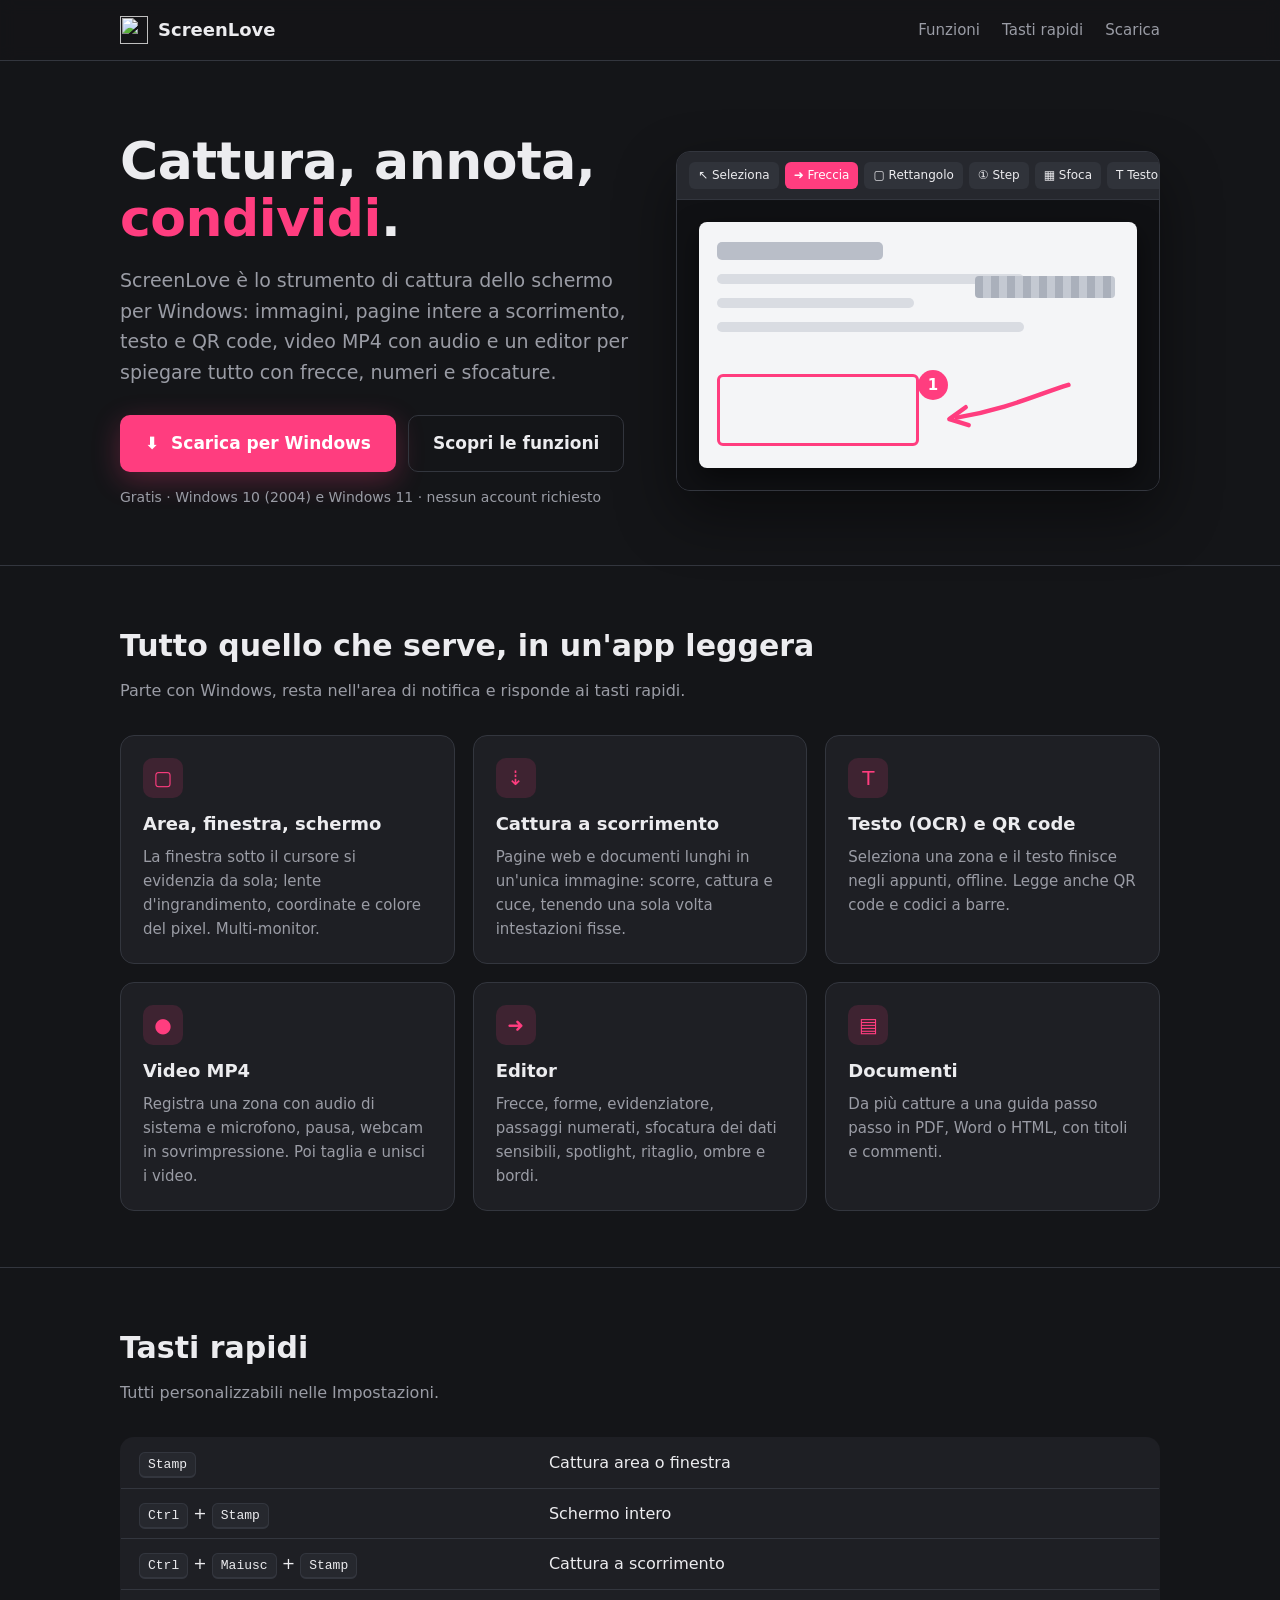
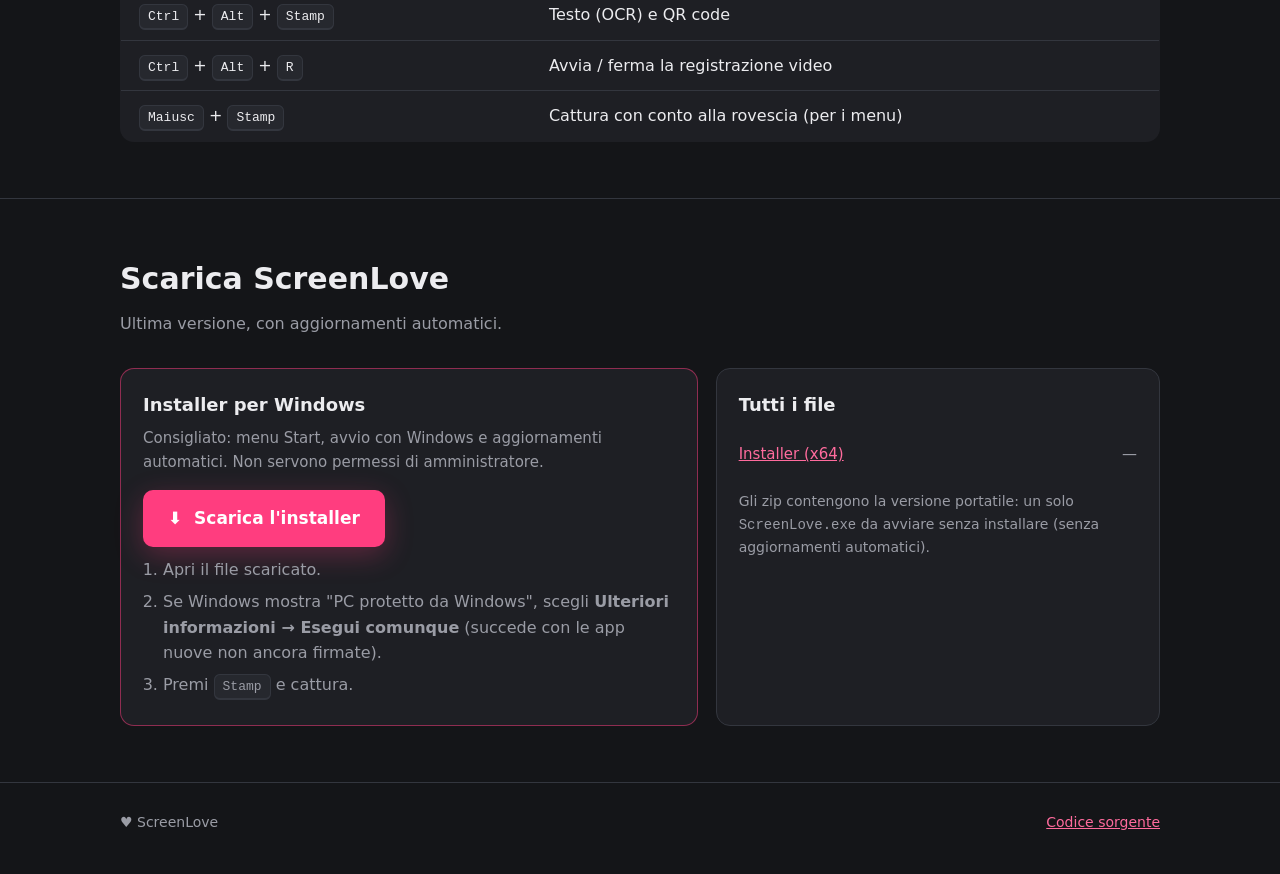
==== web/public/index.html @ ccac408b "Sito su Cloudflare Pages con download da R2 e aggiornamenti dal sito - web/: pagina di presentazione" ====
<!doctype html>
<html lang="it">
<head>
<meta charset="utf-8">
<meta name="viewport" content="width=device-width, initial-scale=1">
<title>ScreenLove — cattura dello schermo per Windows</title>
<meta name="description" content="ScreenLove: catture dello schermo, cattura a scorrimento, testo (OCR) e QR code, video MP4, editor con annotazioni e documenti PDF/Word. Gratis per Windows 10 e 11.">
<link rel="icon" href="/favicon.svg" type="image/svg+xml">
<meta property="og:title" content="ScreenLove — cattura dello schermo per Windows">
<meta property="og:description" content="Catture, scorrimento, OCR, video ed editor in un'unica app leggera.">
<style>
  :root {
    --bg: #141518; --panel: #1E1F24; --panel2: #26282E; --line: #33363E;
    --fg: #ECECEF; --muted: #9A9CA5; --accent: #FF3D7F; --accent2: #FF6B9D;
    --radius: 14px;
  }
  * { box-sizing: border-box; }
  html { scroll-behavior: smooth; }
  body {
    margin: 0; background: var(--bg); color: var(--fg);
    font: 16px/1.6 "Segoe UI", system-ui, -apple-system, Roboto, sans-serif;
  }
  a { color: var(--accent2); }
  .wrap { max-width: 1080px; margin: 0 auto; padding: 0 20px; }

  header.top { border-bottom: 1px solid var(--line); background: rgba(20,21,24,.85); position: sticky; top: 0; backdrop-filter: blur(8px); z-index: 5; }
  header.top .wrap { display: flex; align-items: center; gap: 12px; height: 60px; }
  .brand { display: flex; align-items: center; gap: 10px; font-weight: 600; font-size: 18px; color: var(--fg); text-decoration: none; }
  .brand img { width: 28px; height: 28px; }
  nav { margin-left: auto; display: flex; gap: 22px; }
  nav a { color: var(--muted); text-decoration: none; font-size: 15px; }
  nav a:hover { color: var(--fg); }

  .hero { padding: 72px 0 56px; display: grid; grid-template-columns: 1.05fr 1fr; gap: 48px; align-items: center; }
  .hero h1 { font-size: clamp(34px, 5vw, 52px); line-height: 1.1; margin: 0 0 18px; letter-spacing: -.5px; }
  .hero h1 em { font-style: normal; color: var(--accent); }
  .hero p.lead { color: var(--muted); font-size: 19px; margin: 0 0 28px; max-width: 34em; }
  .cta { display: flex; flex-wrap: wrap; gap: 12px; align-items: center; }
  .btn { display: inline-flex; align-items: center; gap: 10px; padding: 14px 24px; border-radius: 10px; font-weight: 600; font-size: 17px; text-decoration: none; border: 1px solid transparent; }
  .btn.primary { background: var(--accent); color: #fff; box-shadow: 0 8px 28px rgba(255,61,127,.28); }
  .btn.primary:hover { background: #ff5590; }
  .btn.ghost { color: var(--fg); border-color: var(--line); }
  .btn.ghost:hover { border-color: var(--muted); }
  .meta { color: var(--muted); font-size: 14px; margin-top: 14px; }

  /* finestra illustrativa dell'editor */
  .mock { background: var(--panel); border: 1px solid var(--line); border-radius: var(--radius); overflow: hidden; box-shadow: 0 24px 60px rgba(0,0,0,.45); }
  .mock .bar { display: flex; gap: 6px; padding: 10px 12px; background: var(--panel2); border-bottom: 1px solid var(--line); align-items: center; }
  .mock .bar span { font-size: 12px; color: var(--fg); padding: 4px 9px; border-radius: 6px; background: #30333A; white-space: nowrap; }
  .mock .bar span.on { background: var(--accent); color: #fff; }
  .mock .canvas { position: relative; height: 290px; background: #101114; padding: 22px; }
  .shot { position: absolute; inset: 22px; background: #f4f5f7; border-radius: 8px; overflow: hidden; box-shadow: 0 10px 26px rgba(0,0,0,.5); }
  .shot .line { height: 10px; border-radius: 5px; background: #d9dce2; margin: 14px 18px 0; }
  .shot .line.s { width: 45%; } .shot .line.m { width: 70%; } .shot .line.t { height: 18px; width: 38%; background: #b9bec8; margin-top: 20px; }
  .shot .box { position: absolute; left: 18px; bottom: 22px; width: 46%; height: 72px; border: 3px solid var(--accent); border-radius: 6px; }
  .shot .blur { position: absolute; right: 22px; top: 54px; width: 32%; height: 22px; border-radius: 4px; background: repeating-linear-gradient(90deg,#aab0bb 0 8px,#c4c9d2 8px 16px); }
  .shot .step { position: absolute; left: 50%; bottom: 68px; width: 30px; height: 30px; border-radius: 50%; background: var(--accent); color: #fff; font-weight: 700; display: grid; place-items: center; font-size: 15px; }
  .shot svg { position: absolute; right: 14%; bottom: 28px; width: 34%; height: 70px; }

  section { padding: 56px 0; border-top: 1px solid var(--line); }
  section h2 { font-size: 30px; margin: 0 0 8px; }
  section p.sub { color: var(--muted); margin: 0 0 32px; }
  .grid { display: grid; grid-template-columns: repeat(3, 1fr); gap: 18px; }
  .card { background: var(--panel); border: 1px solid var(--line); border-radius: var(--radius); padding: 22px; }
  .card .ico { width: 40px; height: 40px; border-radius: 10px; background: rgba(255,61,127,.14); color: var(--accent); display: grid; place-items: center; font-size: 20px; margin-bottom: 12px; }
  .card h3 { margin: 0 0 6px; font-size: 18px; }
  .card p { margin: 0; color: var(--muted); font-size: 15px; }

  table.keys { width: 100%; border-collapse: collapse; background: var(--panel); border: 1px solid var(--line); border-radius: var(--radius); overflow: hidden; }
  table.keys td { padding: 12px 18px; border-top: 1px solid var(--line); }
  table.keys tr:first-child td { border-top: 0; }
  kbd { font: 13px/1 "Cascadia Mono", Consolas, monospace; background: var(--panel2); border: 1px solid var(--line); border-bottom-width: 2px; border-radius: 6px; padding: 4px 8px; white-space: nowrap; }

  .dl { display: grid; grid-template-columns: 1.3fr 1fr; gap: 18px; }
  .dl .card.main { border-color: rgba(255,61,127,.5); }
  .files { list-style: none; padding: 0; margin: 12px 0 0; }
  .files li { display: flex; justify-content: space-between; gap: 12px; padding: 10px 0; border-top: 1px solid var(--line); font-size: 15px; }
  .files li:first-child { border-top: 0; }
  .files span { color: var(--muted); white-space: nowrap; }
  ol.steps { margin: 10px 0 0; padding-left: 20px; color: var(--muted); }
  ol.steps li { margin: 6px 0; }
  .notes { white-space: pre-wrap; color: var(--muted); font-size: 14px; max-height: 220px; overflow: auto; margin-top: 10px; }

  footer { border-top: 1px solid var(--line); padding: 28px 0 40px; color: var(--muted); font-size: 14px; }
  footer .wrap { display: flex; flex-wrap: wrap; gap: 8px 24px; justify-content: space-between; }

  @media (max-width: 860px) {
    .hero { grid-template-columns: 1fr; padding-top: 44px; }
    .grid { grid-template-columns: 1fr 1fr; }
    .dl { grid-template-columns: 1fr; }
    nav { display: none; }
  }
  @media (max-width: 560px) {
    .grid { grid-template-columns: 1fr; }
    .mock .bar span:nth-child(n+5) { display: none; }
    table.keys td { padding: 10px 12px; }
  }
</style>
</head>
<body>

<header class="top">
  <div class="wrap">
    <a class="brand" href="#"><img src="/favicon.svg" alt="">ScreenLove</a>
    <nav>
      <a href="#funzioni">Funzioni</a>
      <a href="#tasti">Tasti rapidi</a>
      <a href="#scarica">Scarica</a>
    </nav>
  </div>
</header>

<main class="wrap">
  <div class="hero">
    <div>
      <h1>Cattura, annota, <em>condividi</em>.</h1>
      <p class="lead">ScreenLove è lo strumento di cattura dello schermo per Windows: immagini, pagine intere a scorrimento,
        testo e QR code, video MP4 con audio e un editor per spiegare tutto con frecce, numeri e sfocature.</p>
      <div class="cta">
        <a class="btn primary" href="/download/latest" data-download>⬇&nbsp; Scarica per Windows</a>
        <a class="btn ghost" href="#funzioni">Scopri le funzioni</a>
      </div>
      <div class="meta" id="hero-meta">Gratis · Windows 10 (2004) e Windows 11 · nessun account richiesto</div>
    </div>

    <div class="mock" aria-hidden="true">
      <div class="bar">
        <span>↖ Seleziona</span><span class="on">➜ Freccia</span><span>▢ Rettangolo</span><span>① Step</span><span>▦ Sfoca</span><span>T Testo</span>
      </div>
      <div class="canvas">
        <div class="shot">
          <div class="line t"></div>
          <div class="line m"></div>
          <div class="line s"></div>
          <div class="line m"></div>
          <div class="blur"></div>
          <div class="box"></div>
          <div class="step">1</div>
          <svg viewBox="0 0 200 70" fill="none"><path d="M190 8 C 150 20 110 40 40 52" stroke="#FF3D7F" stroke-width="6" stroke-linecap="round"/><path d="M52 38 L 30 54 L 56 62" stroke="#FF3D7F" stroke-width="6" stroke-linecap="round" stroke-linejoin="round"/></svg>
        </div>
      </div>
    </div>
  </div>
</main>

<section id="funzioni">
  <div class="wrap">
    <h2>Tutto quello che serve, in un'app leggera</h2>
    <p class="sub">Parte con Windows, resta nell'area di notifica e risponde ai tasti rapidi.</p>
    <div class="grid">
      <div class="card"><div class="ico">▢</div><h3>Area, finestra, schermo</h3>
        <p>La finestra sotto il cursore si evidenzia da sola; lente d'ingrandimento, coordinate e colore del pixel. Multi-monitor.</p></div>
      <div class="card"><div class="ico">⇣</div><h3>Cattura a scorrimento</h3>
        <p>Pagine web e documenti lunghi in un'unica immagine: scorre, cattura e cuce, tenendo una sola volta intestazioni fisse.</p></div>
      <div class="card"><div class="ico">T</div><h3>Testo (OCR) e QR code</h3>
        <p>Seleziona una zona e il testo finisce negli appunti, offline. Legge anche QR code e codici a barre.</p></div>
      <div class="card"><div class="ico">●</div><h3>Video MP4</h3>
        <p>Registra una zona con audio di sistema e microfono, pausa, webcam in sovrimpressione. Poi taglia e unisci i video.</p></div>
      <div class="card"><div class="ico">➜</div><h3>Editor</h3>
        <p>Frecce, forme, evidenziatore, passaggi numerati, sfocatura dei dati sensibili, spotlight, ritaglio, ombre e bordi.</p></div>
      <div class="card"><div class="ico">▤</div><h3>Documenti</h3>
        <p>Da più catture a una guida passo passo in PDF, Word o HTML, con titoli e commenti.</p></div>
    </div>
  </div>
</section>

<section id="tasti">
  <div class="wrap">
    <h2>Tasti rapidi</h2>
    <p class="sub">Tutti personalizzabili nelle Impostazioni.</p>
    <table class="keys">
      <tr><td><kbd>Stamp</kbd></td><td>Cattura area o finestra</td></tr>
      <tr><td><kbd>Ctrl</kbd> + <kbd>Stamp</kbd></td><td>Schermo intero</td></tr>
      <tr><td><kbd>Ctrl</kbd> + <kbd>Maiusc</kbd> + <kbd>Stamp</kbd></td><td>Cattura a scorrimento</td></tr>
      <tr><td><kbd>Ctrl</kbd> + <kbd>Alt</kbd> + <kbd>Stamp</kbd></td><td>Testo (OCR) e QR code</td></tr>
      <tr><td><kbd>Ctrl</kbd> + <kbd>Alt</kbd> + <kbd>R</kbd></td><td>Avvia / ferma la registrazione video</td></tr>
      <tr><td><kbd>Maiusc</kbd> + <kbd>Stamp</kbd></td><td>Cattura con conto alla rovescia (per i menu)</td></tr>
    </table>
  </div>
</section>

<section id="scarica">
  <div class="wrap">
    <h2>Scarica ScreenLove</h2>
    <p class="sub" id="dl-sub">Ultima versione, con aggiornamenti automatici.</p>
    <div class="dl">
      <div class="card main">
        <h3>Installer per Windows</h3>
        <p style="color:var(--muted);margin:0 0 16px">Consigliato: menu Start, avvio con Windows e aggiornamenti automatici. Non servono permessi di amministratore.</p>
        <a class="btn primary" href="/download/latest" data-download id="dl-main">⬇&nbsp; Scarica l'installer</a>
        <ol class="steps">
          <li>Apri il file scaricato.</li>
          <li>Se Windows mostra "PC protetto da Windows", scegli <b>Ulteriori informazioni → Esegui comunque</b>
            (succede con le app nuove non ancora firmate).</li>
          <li>Premi <kbd>Stamp</kbd> e cattura.</li>
        </ol>
      </div>
      <div class="card">
        <h3>Tutti i file</h3>
        <ul class="files" id="files">
          <li><a href="/download/latest">Installer (x64)</a><span>—</span></li>
        </ul>
        <p style="color:var(--muted);font-size:14px;margin:14px 0 0">Gli zip contengono la versione portatile: un solo <code>ScreenLove.exe</code>
          da avviare senza installare (senza aggiornamenti automatici).</p>
        <div class="notes" id="notes" hidden></div>
      </div>
    </div>
  </div>
</section>

<footer>
  <div class="wrap">
    <span>♥ ScreenLove <span id="foot-ver"></span></span>
    <span><a href="https://github.com/RETC3/ScreenLove">Codice sorgente</a></span>
  </div>
</footer>

<script>
  // Versione, dimensioni e note dall'ultima release (latest.json è generato a ogni release).
  (async () => {
    try {
      const res = await fetch('/latest.json', { cache: 'no-store' });
      if (!res.ok) return;
      const r = await res.json();
      const version = String(r.tag_name || '').replace(/^v/i, '');
      const mb = n => (n / 1048576).toFixed(0) + ' MB';
      const labels = [
        [/^ScreenLove-Setup-.*\.exe$/i, 'Installer (x64)'],
        [/-win-x64\.zip$/i, 'Portatile x64 (zip)'],
        [/-win-arm64\.zip$/i, 'Portatile ARM64 (zip)'],
      ];
      const files = document.getElementById('files');
      files.innerHTML = '';
      for (const [re, label] of labels) {
        const a = (r.assets || []).find(x => re.test(x.name));
        if (!a) continue;
        const li = document.createElement('li');
        const link = document.createElement('a');
        link.href = '/download/' + encodeURIComponent(a.name);
        link.textContent = label;
        const size = document.createElement('span');
        size.textContent = mb(a.size);
        li.append(link, size);
        files.append(li);
      }
      const setup = (r.assets || []).find(x => labels[0][0].test(x.name));
      const date = r.published_at ? new Date(r.published_at).toLocaleDateString('it-IT', { day: 'numeric', month: 'long', year: 'numeric' }) : '';
      document.getElementById('dl-sub').textContent =
        `Versione ${version}${date ? ' del ' + date : ''}, con aggiornamenti automatici.`;
      document.getElementById('foot-ver').textContent = version;
      if (setup) {
        document.getElementById('hero-meta').textContent =
          `Versione ${version} · ${mb(setup.size)} · Windows 10 (2004) e Windows 11 · gratis, nessun account`;
      }
      if (r.body) {
        const notes = document.getElementById('notes');
        notes.textContent = 'Novità\n' + r.body;
        notes.hidden = false;
      }
    } catch { /* la pagina funziona anche senza */ }
  })();
</script>
</body>
</html>
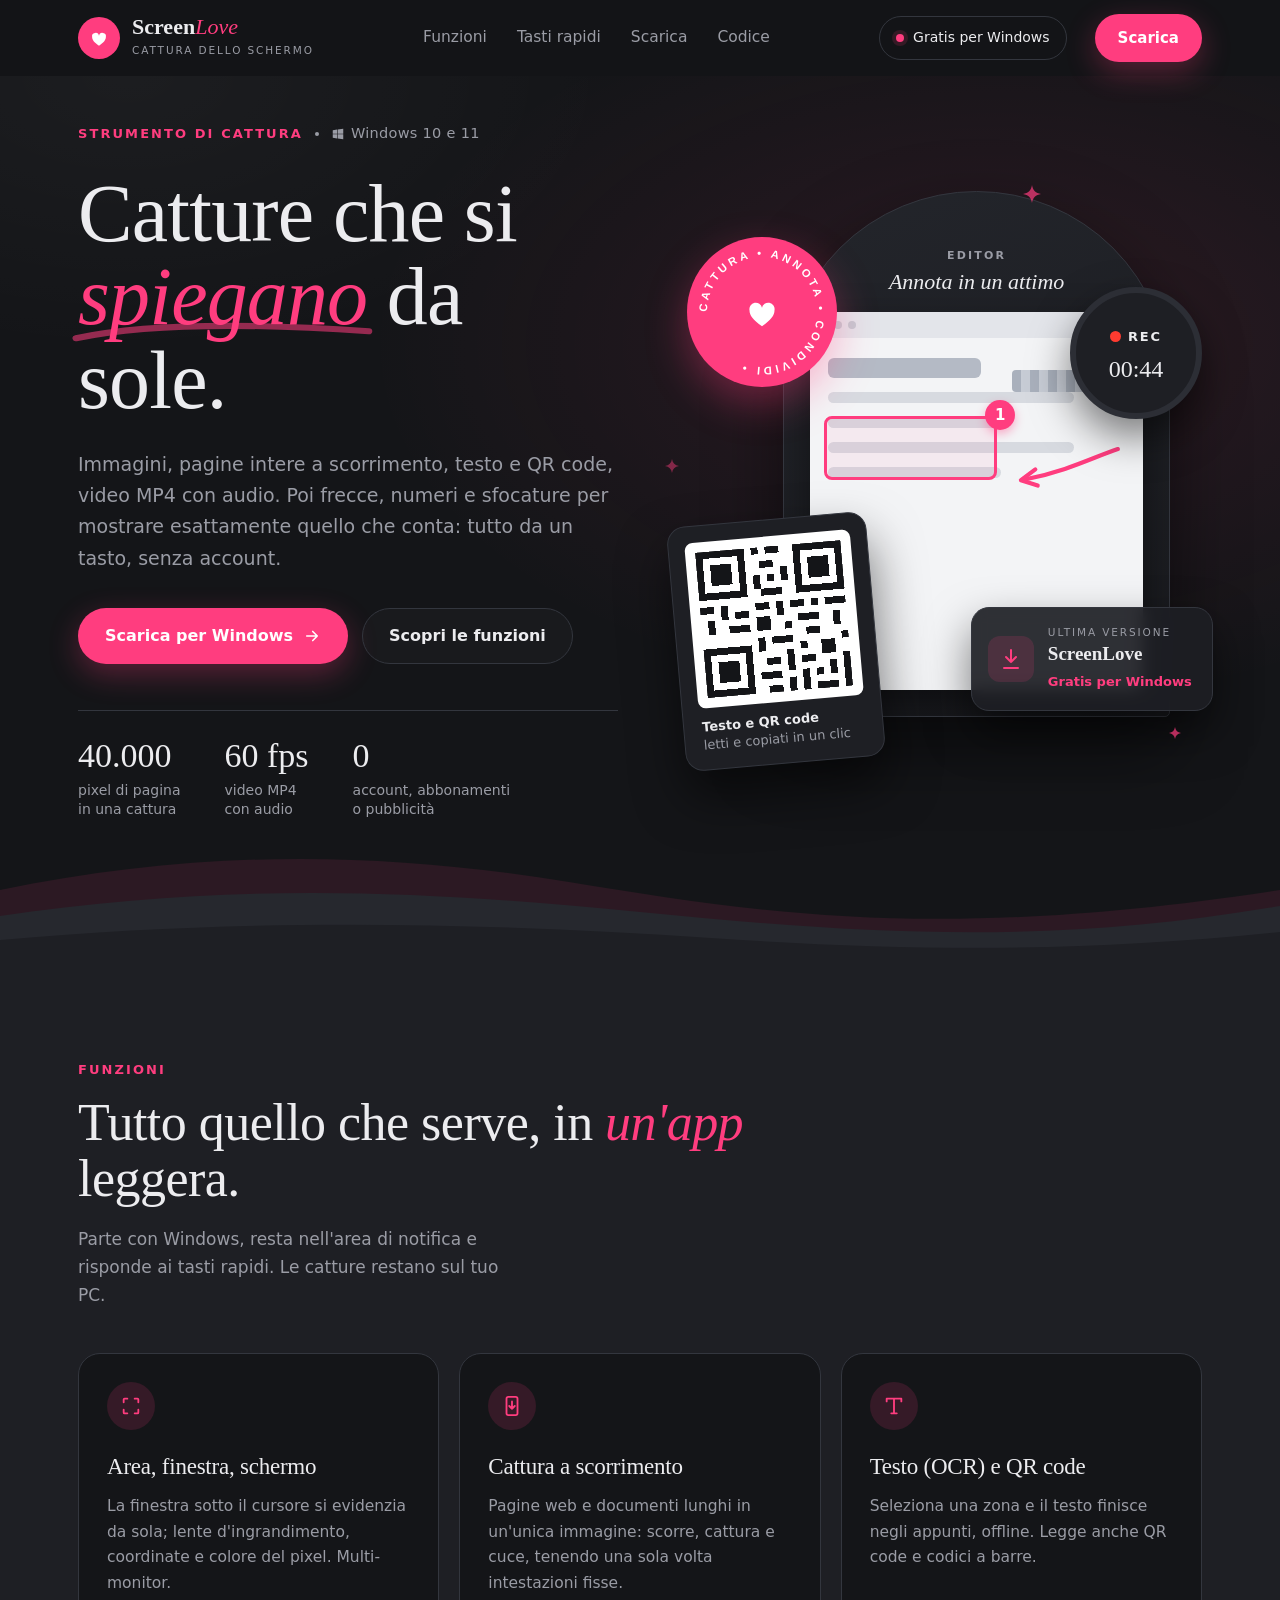
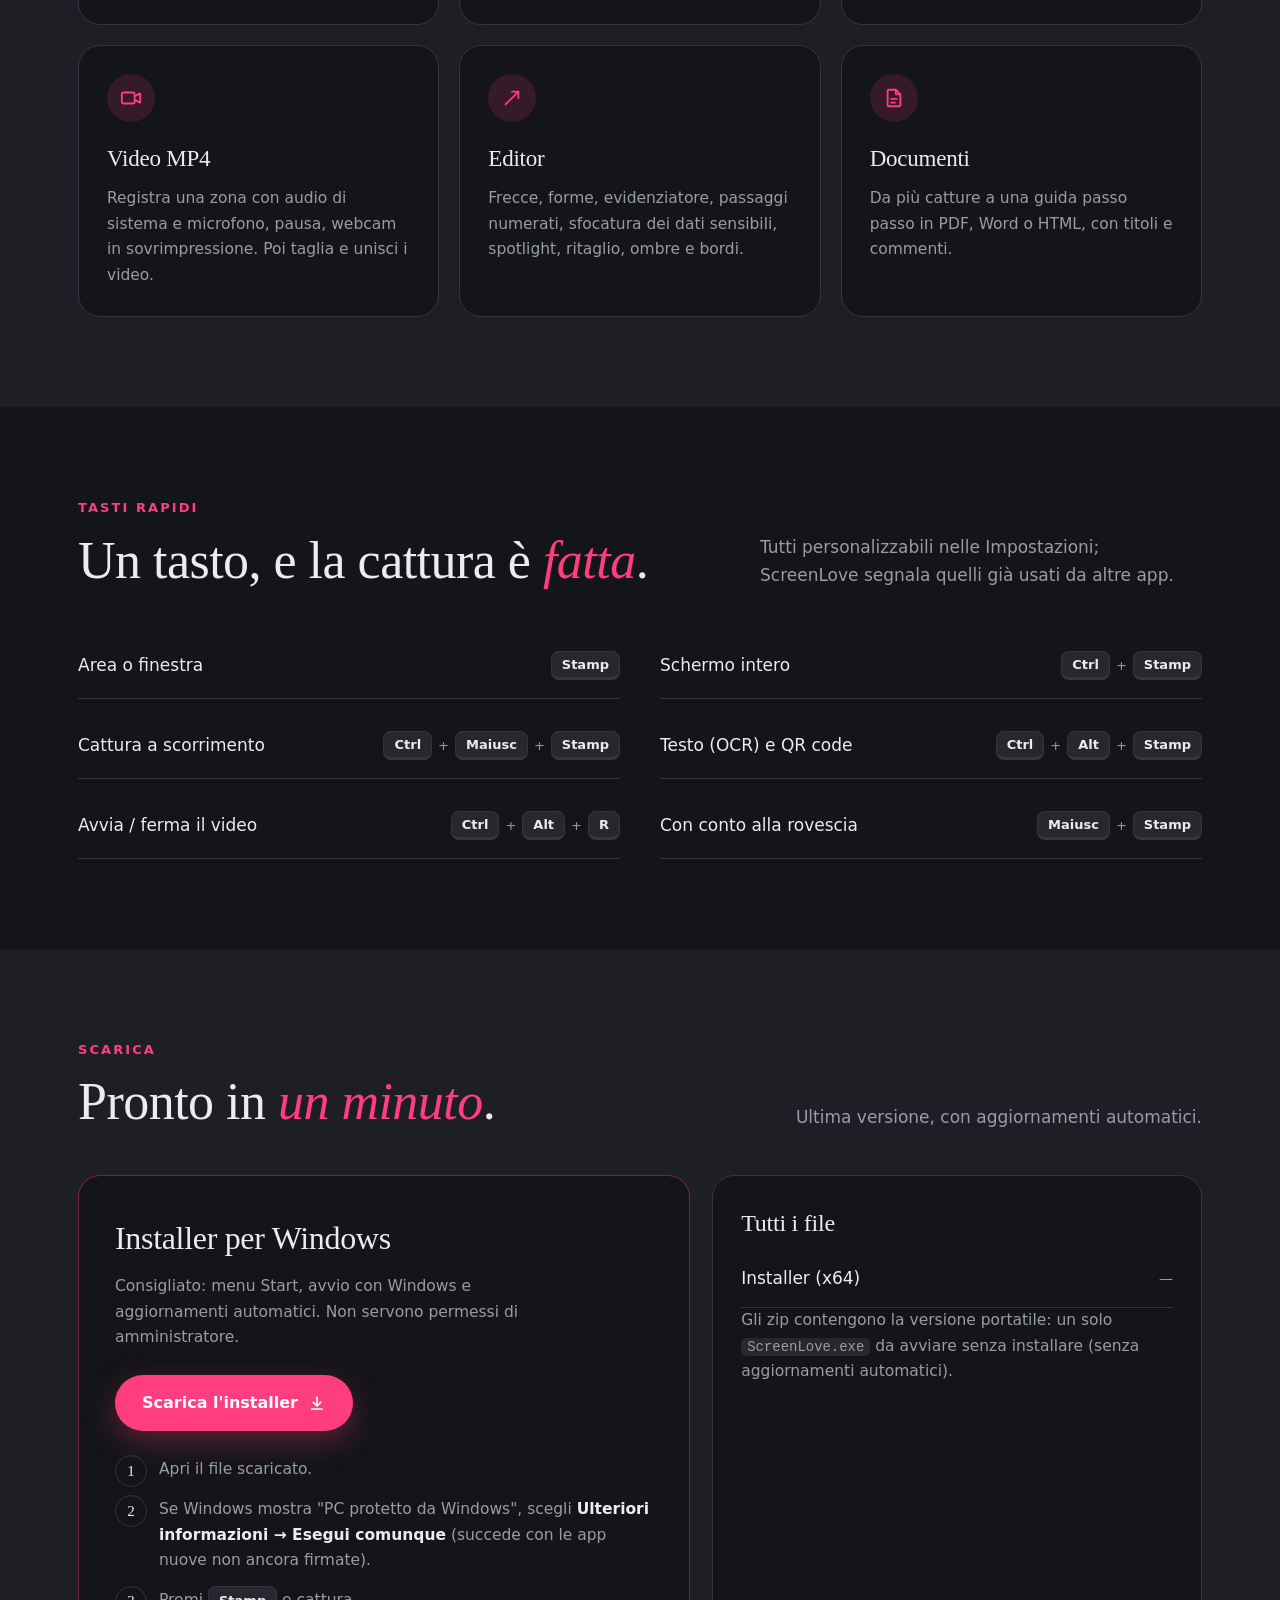
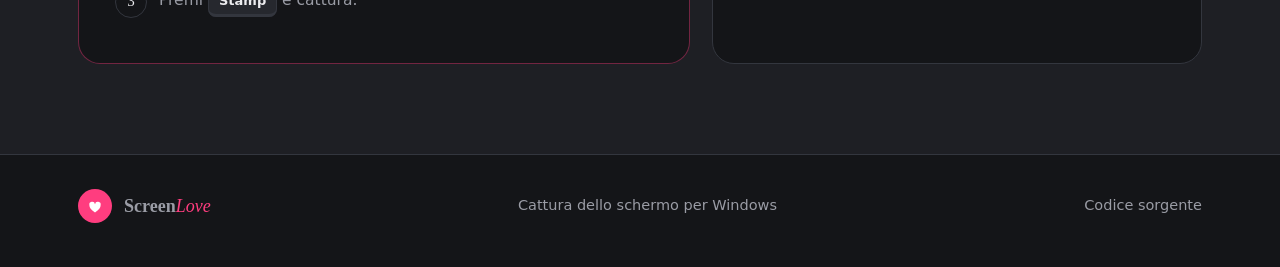
==== commit 1eefd72a: "Sito: nuovo design (titoli Fraunces, collage, onde) con i colori di ScreenLove - hero con titolo ser" ====
--- a/web/public/index.html
+++ b/web/public/index.html
@@ -5,95 +5,207 @@
 <meta name="viewport" content="width=device-width, initial-scale=1">
 <title>ScreenLove — cattura dello schermo per Windows</title>
 <meta name="description" content="ScreenLove: catture dello schermo, cattura a scorrimento, testo (OCR) e QR code, video MP4, editor con annotazioni e documenti PDF/Word. Gratis per Windows 10 e 11.">
+<meta name="theme-color" content="#141518">
 <link rel="icon" href="/favicon.svg" type="image/svg+xml">
+<link rel="preload" href="/fonts/fraunces.woff2" as="font" type="font/woff2" crossorigin>
+<link rel="preload" href="/fonts/dm-sans.woff2" as="font" type="font/woff2" crossorigin>
 <meta property="og:title" content="ScreenLove — cattura dello schermo per Windows">
 <meta property="og:description" content="Catture, scorrimento, OCR, video ed editor in un'unica app leggera.">
 <style>
+  @font-face { font-family: "Fraunces"; font-style: normal; font-weight: 400 700; font-display: swap;
+    src: url(/fonts/fraunces.woff2) format("woff2"); }
+  @font-face { font-family: "Fraunces"; font-style: italic; font-weight: 400 700; font-display: swap;
+    src: url(/fonts/fraunces-italic.woff2) format("woff2"); }
+  @font-face { font-family: "DM Sans"; font-style: normal; font-weight: 400 700; font-display: swap;
+    src: url(/fonts/dm-sans.woff2) format("woff2"); }
+
   :root {
-    --bg: #141518; --panel: #1E1F24; --panel2: #26282E; --line: #33363E;
-    --fg: #ECECEF; --muted: #9A9CA5; --accent: #FF3D7F; --accent2: #FF6B9D;
-    --radius: 14px;
+    --bg: #141518; --bg2: #18191D; --panel: #1E1F24; --panel2: #26282E; --line: #33363E;
+    --fg: #ECECEF; --muted: #9A9CA5; --accent: #FF3D7F; --accent-soft: rgba(255,61,127,.14);
+    --serif: "Fraunces", Georgia, "Times New Roman", serif;
+    --sans: "DM Sans", "Segoe UI", system-ui, -apple-system, sans-serif;
   }
   * { box-sizing: border-box; }
   html { scroll-behavior: smooth; }
-  body {
-    margin: 0; background: var(--bg); color: var(--fg);
-    font: 16px/1.6 "Segoe UI", system-ui, -apple-system, Roboto, sans-serif;
+  body { margin: 0; background: var(--bg); color: var(--fg); font: 17px/1.65 var(--sans); overflow-x: hidden; }
+  a { color: inherit; }
+  img { max-width: 100%; }
+  .wrap { max-width: 1180px; margin: 0 auto; padding: 0 28px; }
+  h1, h2, h3 { font-family: var(--serif); font-weight: 500; letter-spacing: -.01em; }
+  em.accent { font-style: italic; color: var(--accent); }
+
+  /* ---------- barra in alto ---------- */
+  .top { position: sticky; top: 0; z-index: 20; background: rgba(20,21,24,.82); backdrop-filter: blur(12px); }
+  .top .wrap { display: flex; align-items: center; gap: 28px; height: 76px; }
+  .brand { display: flex; align-items: center; gap: 12px; text-decoration: none; }
+  .brand .logo { width: 42px; height: 42px; border-radius: 50%; background: var(--accent); display: grid; place-items: center; flex: none; }
+  .brand .logo svg { width: 22px; height: 22px; }
+  .brand b { display: block; font: 600 22px/1 var(--serif); }
+  .brand b i { color: var(--accent); font-weight: 500; }
+  .brand small { display: block; font-size: 10.5px; letter-spacing: .18em; color: var(--muted); margin-top: 4px; text-transform: uppercase; }
+  .top nav { display: flex; gap: 30px; margin: 0 auto; }
+  .top nav a { text-decoration: none; color: var(--muted); font-size: 15.5px; }
+  .top nav a:hover { color: var(--fg); }
+  .pill { display: inline-flex; align-items: center; gap: 9px; padding: 9px 16px; border: 1px solid var(--line); border-radius: 999px; font-size: 14px; color: var(--fg); white-space: nowrap; }
+  .pill .dot { width: 8px; height: 8px; border-radius: 50%; background: var(--accent); box-shadow: 0 0 0 4px var(--accent-soft); }
+  .btn { display: inline-flex; align-items: center; justify-content: center; gap: 10px; padding: 14px 26px; border-radius: 999px; font-weight: 600; font-size: 16px; text-decoration: none; border: 1px solid transparent; transition: transform .15s, background .15s, border-color .15s; white-space: nowrap; }
+  .btn:hover { transform: translateY(-1px); }
+  .btn.primary { background: var(--accent); color: #fff; box-shadow: 0 10px 30px rgba(255,61,127,.3); }
+  .btn.primary:hover { background: #ff5590; }
+  .btn.outline { border-color: var(--line); color: var(--fg); background: rgba(255,255,255,.02); }
+  .btn.outline:hover { border-color: var(--muted); }
+  .btn.small { padding: 11px 22px; font-size: 15px; }
+
+  /* ---------- hero ---------- */
+  .hero { position: relative; padding: 46px 0 150px;
+    background: radial-gradient(900px 520px at 78% 30%, rgba(255,61,127,.10), transparent 70%),
+                radial-gradient(700px 400px at 10% 0%, rgba(255,255,255,.035), transparent 70%); }
+  .hero .wrap { display: grid; grid-template-columns: 1.02fr 1fr; gap: 40px; align-items: center; }
+  .eyebrow { display: flex; flex-wrap: wrap; align-items: center; gap: 12px; font-size: 13px; letter-spacing: .16em; text-transform: uppercase; color: var(--accent); font-weight: 600; margin-bottom: 26px; }
+  .eyebrow .sep { width: 4px; height: 4px; border-radius: 50%; background: var(--muted); }
+  .eyebrow span.os { color: var(--muted); letter-spacing: .02em; text-transform: none; font-weight: 500; font-size: 14.5px; display: inline-flex; align-items: center; gap: 6px; }
+  .hero h1 { font-size: clamp(46px, 6.4vw, 84px); line-height: 1.02; margin: 0 0 26px; }
+  .hero h1 .swash { position: relative; display: inline-block; font-style: italic; color: var(--accent); }
+  .hero h1 .swash svg { position: absolute; left: -2%; bottom: -.08em; width: 104%; height: .32em; }
+  .hero p.lead { color: var(--muted); font-size: 19px; max-width: 32em; margin: 0 0 34px; }
+  .cta { display: flex; flex-wrap: wrap; gap: 14px; }
+  .stats { display: flex; gap: 44px; margin-top: 46px; padding-top: 28px; border-top: 1px solid var(--line); max-width: 540px; }
+  .stats b { display: block; font: 500 34px/1 var(--serif); margin-bottom: 8px; }
+  .stats span { color: var(--muted); font-size: 14px; line-height: 1.35; display: block; }
+
+  /* collage a destra */
+  .collage { position: relative; height: 560px; }
+  .arch { position: absolute; left: 22%; right: 6%; top: 0; bottom: 34px; border-radius: 999px 999px 26px 26px; overflow: hidden;
+    background: linear-gradient(160deg, #23252B, #191A1E); border: 1px solid var(--line); box-shadow: 0 30px 70px rgba(0,0,0,.5); }
+  .arch .screen { position: absolute; inset: 120px 26px 26px; background: #F3F4F6; border-radius: 12px; overflow: hidden; box-shadow: 0 16px 40px rgba(0,0,0,.45); }
+  .screen .bar { height: 26px; background: #E3E5EA; display: flex; gap: 6px; align-items: center; padding: 0 10px; }
+  .screen .bar i { width: 8px; height: 8px; border-radius: 50%; background: #C5C9D1; }
+  .screen .ln { height: 11px; border-radius: 6px; background: #D7DAE0; margin: 14px 18px 0; }
+  .screen .ln.t { height: 20px; width: 46%; background: #B4BAC5; margin-top: 20px; }
+  .screen .ln.m { width: 74%; } .screen .ln.s { width: 52%; }
+  .screen .blur { position: absolute; right: 18px; top: 58px; width: 34%; height: 22px; border-radius: 4px; background: repeating-linear-gradient(90deg,#A9B0BC 0 9px,#C7CCD5 9px 18px); }
+  .screen .box { position: absolute; left: 14px; top: 104px; width: 52%; height: 64px; border: 3px solid var(--accent); border-radius: 8px; background: rgba(255,61,127,.06); }
+  .screen .num { position: absolute; left: calc(52% + 2px); top: 88px; width: 30px; height: 30px; border-radius: 50%; background: var(--accent); color: #fff; font: 700 15px/30px var(--sans); text-align: center; box-shadow: 0 4px 10px rgba(255,61,127,.4); }
+  .screen svg.arrow { position: absolute; right: 6%; top: 120px; width: 36%; height: 70px; }
+  .arch .label { position: absolute; top: 58px; left: 0; right: 0; text-align: center; font: italic 500 22px/1 var(--serif); color: var(--fg); }
+  .arch .label small { display: block; font: 600 11px/1 var(--sans); letter-spacing: .2em; color: var(--muted); margin-bottom: 10px; font-style: normal; text-transform: uppercase; }
+
+  .badge { position: absolute; left: 4%; top: 46px; width: 150px; height: 150px; border-radius: 50%; background: var(--accent); box-shadow: 0 16px 40px rgba(255,61,127,.35); }
+  .badge svg.ring { position: absolute; inset: 0; width: 100%; height: 100%; animation: spin 26s linear infinite; }
+  .badge .heart { position: absolute; inset: 0; display: grid; place-items: center; }
+  .badge .heart svg { width: 40px; height: 40px; }
+  @keyframes spin { to { transform: rotate(360deg); } }
+
+  .rec { position: absolute; right: 0; top: 96px; width: 132px; height: 132px; border-radius: 50%; background: var(--panel); border: 6px solid #2C2E35; box-shadow: 0 18px 40px rgba(0,0,0,.5); display: grid; place-items: center; text-align: center; }
+  .rec .r { display: inline-flex; align-items: center; gap: 7px; font: 700 13px/1 var(--sans); letter-spacing: .14em; }
+  .rec .r::before { content: ""; width: 11px; height: 11px; border-radius: 50%; background: #FF3B30; animation: blink 1.4s ease-in-out infinite; }
+  .rec .t { font: 500 24px/1.1 var(--serif); margin-top: 6px; font-variant-numeric: tabular-nums; }
+  @keyframes blink { 50% { opacity: .25; } }
+
+  .qr { position: absolute; left: 2%; bottom: -14px; width: 200px; padding: 16px; background: var(--panel); border: 1px solid var(--line); border-radius: 18px; transform: rotate(-5deg); box-shadow: 0 26px 50px rgba(0,0,0,.55); }
+  .qr svg { width: 100%; display: block; border-radius: 8px; background: #fff; padding: 10px; }
+  .qr p { margin: 10px 2px 0; font-size: 13px; color: var(--muted); line-height: 1.35; }
+  .qr p b { color: var(--fg); font-weight: 600; }
+
+  .info { position: absolute; right: -2%; bottom: 40px; display: flex; gap: 14px; align-items: center; padding: 16px 20px 16px 16px; background: rgba(30,31,36,.92); backdrop-filter: blur(8px); border: 1px solid var(--line); border-radius: 18px; box-shadow: 0 20px 44px rgba(0,0,0,.5); max-width: 280px; }
+  .info .ic { width: 46px; height: 46px; border-radius: 12px; background: var(--accent-soft); display: grid; place-items: center; flex: none; }
+  .info .ic svg { width: 24px; height: 24px; }
+  .info small { display: block; font-size: 10.5px; letter-spacing: .18em; text-transform: uppercase; color: var(--muted); }
+  .info b { display: block; font: 600 19px/1.25 var(--serif); }
+  .info span { font-size: 13px; color: var(--accent); font-weight: 600; }
+
+  .spark { position: absolute; color: var(--accent); opacity: .7; }
+  .spark svg { width: 100%; height: 100%; display: block; }
+
+  .waves { position: absolute; left: 0; right: 0; bottom: -1px; height: 150px; pointer-events: none; }
+  .waves svg { width: 100%; height: 100%; display: block; }
+
+  /* ---------- sezioni ---------- */
+  section { padding: 90px 0; }
+  section.alt { background: var(--panel); }
+  .head { display: flex; flex-wrap: wrap; align-items: end; justify-content: space-between; gap: 18px; margin-bottom: 44px; }
+  .head .eyebrow { margin-bottom: 14px; }
+  .head h2 { font-size: clamp(34px, 4.4vw, 52px); line-height: 1.08; margin: 0; max-width: 15em; }
+  .head p { color: var(--muted); margin: 0; max-width: 26em; }
+
+  .grid { display: grid; grid-template-columns: repeat(3, 1fr); gap: 20px; }
+  .card { background: var(--bg2); border: 1px solid var(--line); border-radius: 22px; padding: 28px; transition: border-color .2s, transform .2s; }
+  section.alt .card { background: var(--bg); }
+  .card:hover { border-color: rgba(255,61,127,.45); transform: translateY(-2px); }
+  .card .ic { width: 48px; height: 48px; border-radius: 50%; background: var(--accent-soft); color: var(--accent); display: grid; place-items: center; margin-bottom: 18px; }
+  .card .ic svg { width: 22px; height: 22px; }
+  .card h3 { font-size: 23px; margin: 0 0 8px; }
+  .card p { margin: 0; color: var(--muted); font-size: 15.5px; }
+
+  .keys { display: grid; grid-template-columns: 1fr 1fr; gap: 14px 40px; }
+  .key { display: flex; align-items: center; justify-content: space-between; gap: 16px; padding: 18px 0; border-bottom: 1px solid var(--line); }
+  .key span { color: var(--fg); }
+  kbd { font: 600 13px/1 var(--sans); background: var(--panel2); border: 1px solid var(--line); border-bottom-width: 3px; border-radius: 8px; padding: 6px 10px; white-space: nowrap; color: var(--fg); }
+  .key .combo { display: flex; gap: 6px; align-items: center; color: var(--muted); font-size: 13px; flex: none; }
+
+  .dl { display: grid; grid-template-columns: 1.25fr 1fr; gap: 22px; }
+  .dl .main { position: relative; overflow: hidden; background: linear-gradient(150deg, #2A1520 0%, var(--bg2) 55%); border-color: rgba(255,61,127,.4); padding: 36px; }
+  .dl .main h3 { font-size: 32px; margin: 0 0 10px; }
+  .dl .main p.d { color: var(--muted); margin: 0 0 24px; max-width: 30em; }
+  ol.steps { margin: 26px 0 0; padding: 0; list-style: none; counter-reset: s; }
+  ol.steps li { counter-increment: s; position: relative; padding-left: 44px; margin: 14px 0; color: var(--muted); font-size: 15.5px; }
+  ol.steps li::before { content: counter(s); position: absolute; left: 0; top: -2px; width: 30px; height: 30px; border-radius: 50%; border: 1px solid var(--line); display: grid; place-items: center; font: 500 15px/1 var(--serif); color: var(--fg); }
+  ol.steps b { color: var(--fg); font-weight: 600; }
+  .files { list-style: none; padding: 0; margin: 6px 0 0; }
+  .files li { display: flex; justify-content: space-between; align-items: center; gap: 12px; padding: 15px 0; border-bottom: 1px solid var(--line); }
+  .files a { text-decoration: none; font-weight: 500; }
+  .files a:hover { color: var(--accent); }
+  .files span { color: var(--muted); font-size: 14px; white-space: nowrap; }
+  .note { color: var(--muted); font-size: 14px; margin: 18px 0 0; }
+  .notes { white-space: pre-wrap; color: var(--muted); font-size: 14px; max-height: 220px; overflow: auto; margin-top: 16px; padding-top: 16px; border-top: 1px solid var(--line); }
+  code { font-size: .9em; background: var(--panel2); padding: 1px 6px; border-radius: 5px; }
+
+  footer { border-top: 1px solid var(--line); padding: 34px 0 44px; color: var(--muted); font-size: 14.5px; }
+  footer .wrap { display: flex; flex-wrap: wrap; gap: 10px 28px; justify-content: space-between; align-items: center; }
+  footer .brand b { font-size: 18px; }
+  footer a { text-decoration: none; } footer a:hover { color: var(--fg); }
+
+  @media (prefers-reduced-motion: reduce) {
+    .badge svg.ring, .rec .r::before { animation: none; }
+    html { scroll-behavior: auto; }
   }
-  a { color: var(--accent2); }
-  .wrap { max-width: 1080px; margin: 0 auto; padding: 0 20px; }
-
-  header.top { border-bottom: 1px solid var(--line); background: rgba(20,21,24,.85); position: sticky; top: 0; backdrop-filter: blur(8px); z-index: 5; }
-  header.top .wrap { display: flex; align-items: center; gap: 12px; height: 60px; }
-  .brand { display: flex; align-items: center; gap: 10px; font-weight: 600; font-size: 18px; color: var(--fg); text-decoration: none; }
-  .brand img { width: 28px; height: 28px; }
-  nav { margin-left: auto; display: flex; gap: 22px; }
-  nav a { color: var(--muted); text-decoration: none; font-size: 15px; }
-  nav a:hover { color: var(--fg); }
-
-  .hero { padding: 72px 0 56px; display: grid; grid-template-columns: 1.05fr 1fr; gap: 48px; align-items: center; }
-  .hero h1 { font-size: clamp(34px, 5vw, 52px); line-height: 1.1; margin: 0 0 18px; letter-spacing: -.5px; }
-  .hero h1 em { font-style: normal; color: var(--accent); }
-  .hero p.lead { color: var(--muted); font-size: 19px; margin: 0 0 28px; max-width: 34em; }
-  .cta { display: flex; flex-wrap: wrap; gap: 12px; align-items: center; }
-  .btn { display: inline-flex; align-items: center; gap: 10px; padding: 14px 24px; border-radius: 10px; font-weight: 600; font-size: 17px; text-decoration: none; border: 1px solid transparent; }
-  .btn.primary { background: var(--accent); color: #fff; box-shadow: 0 8px 28px rgba(255,61,127,.28); }
-  .btn.primary:hover { background: #ff5590; }
-  .btn.ghost { color: var(--fg); border-color: var(--line); }
-  .btn.ghost:hover { border-color: var(--muted); }
-  .meta { color: var(--muted); font-size: 14px; margin-top: 14px; }
-
-  /* finestra illustrativa dell'editor */
-  .mock { background: var(--panel); border: 1px solid var(--line); border-radius: var(--radius); overflow: hidden; box-shadow: 0 24px 60px rgba(0,0,0,.45); }
-  .mock .bar { display: flex; gap: 6px; padding: 10px 12px; background: var(--panel2); border-bottom: 1px solid var(--line); align-items: center; }
-  .mock .bar span { font-size: 12px; color: var(--fg); padding: 4px 9px; border-radius: 6px; background: #30333A; white-space: nowrap; }
-  .mock .bar span.on { background: var(--accent); color: #fff; }
-  .mock .canvas { position: relative; height: 290px; background: #101114; padding: 22px; }
-  .shot { position: absolute; inset: 22px; background: #f4f5f7; border-radius: 8px; overflow: hidden; box-shadow: 0 10px 26px rgba(0,0,0,.5); }
-  .shot .line { height: 10px; border-radius: 5px; background: #d9dce2; margin: 14px 18px 0; }
-  .shot .line.s { width: 45%; } .shot .line.m { width: 70%; } .shot .line.t { height: 18px; width: 38%; background: #b9bec8; margin-top: 20px; }
-  .shot .box { position: absolute; left: 18px; bottom: 22px; width: 46%; height: 72px; border: 3px solid var(--accent); border-radius: 6px; }
-  .shot .blur { position: absolute; right: 22px; top: 54px; width: 32%; height: 22px; border-radius: 4px; background: repeating-linear-gradient(90deg,#aab0bb 0 8px,#c4c9d2 8px 16px); }
-  .shot .step { position: absolute; left: 50%; bottom: 68px; width: 30px; height: 30px; border-radius: 50%; background: var(--accent); color: #fff; font-weight: 700; display: grid; place-items: center; font-size: 15px; }
-  .shot svg { position: absolute; right: 14%; bottom: 28px; width: 34%; height: 70px; }
-
-  section { padding: 56px 0; border-top: 1px solid var(--line); }
-  section h2 { font-size: 30px; margin: 0 0 8px; }
-  section p.sub { color: var(--muted); margin: 0 0 32px; }
-  .grid { display: grid; grid-template-columns: repeat(3, 1fr); gap: 18px; }
-  .card { background: var(--panel); border: 1px solid var(--line); border-radius: var(--radius); padding: 22px; }
-  .card .ico { width: 40px; height: 40px; border-radius: 10px; background: rgba(255,61,127,.14); color: var(--accent); display: grid; place-items: center; font-size: 20px; margin-bottom: 12px; }
-  .card h3 { margin: 0 0 6px; font-size: 18px; }
-  .card p { margin: 0; color: var(--muted); font-size: 15px; }
-
-  table.keys { width: 100%; border-collapse: collapse; background: var(--panel); border: 1px solid var(--line); border-radius: var(--radius); overflow: hidden; }
-  table.keys td { padding: 12px 18px; border-top: 1px solid var(--line); }
-  table.keys tr:first-child td { border-top: 0; }
-  kbd { font: 13px/1 "Cascadia Mono", Consolas, monospace; background: var(--panel2); border: 1px solid var(--line); border-bottom-width: 2px; border-radius: 6px; padding: 4px 8px; white-space: nowrap; }
-
-  .dl { display: grid; grid-template-columns: 1.3fr 1fr; gap: 18px; }
-  .dl .card.main { border-color: rgba(255,61,127,.5); }
-  .files { list-style: none; padding: 0; margin: 12px 0 0; }
-  .files li { display: flex; justify-content: space-between; gap: 12px; padding: 10px 0; border-top: 1px solid var(--line); font-size: 15px; }
-  .files li:first-child { border-top: 0; }
-  .files span { color: var(--muted); white-space: nowrap; }
-  ol.steps { margin: 10px 0 0; padding-left: 20px; color: var(--muted); }
-  ol.steps li { margin: 6px 0; }
-  .notes { white-space: pre-wrap; color: var(--muted); font-size: 14px; max-height: 220px; overflow: auto; margin-top: 10px; }
-
-  footer { border-top: 1px solid var(--line); padding: 28px 0 40px; color: var(--muted); font-size: 14px; }
-  footer .wrap { display: flex; flex-wrap: wrap; gap: 8px 24px; justify-content: space-between; }
-
-  @media (max-width: 860px) {
-    .hero { grid-template-columns: 1fr; padding-top: 44px; }
+  @media (max-width: 1060px) {
+    .top nav { display: none; }
+    .top .pill { margin-left: auto; }
+  }
+  @media (max-width: 960px) {
+    .hero .wrap { grid-template-columns: 1fr; }
+    .collage { height: 520px; max-width: 560px; width: 100%; margin: 20px auto 0; }
     .grid { grid-template-columns: 1fr 1fr; }
-    .dl { grid-template-columns: 1fr; }
-    nav { display: none; }
+    .dl, .keys { grid-template-columns: 1fr; }
   }
-  @media (max-width: 560px) {
+  @media (max-width: 620px) {
+    .wrap { padding: 0 16px; }
+    .top .wrap { height: 64px; gap: 12px; }
+    .top .pill { display: none; }
+    .top .btn { margin-left: auto; padding: 9px 16px; font-size: 14px; }
+    .brand small { display: none; }
+    .hero { padding: 28px 0 110px; }
+    .hero p.lead { font-size: 17px; }
+    .stats { gap: 22px; }
+    .stats b { font-size: 26px; }
+    .collage { height: 430px; }
+    .arch { left: 14%; right: 0; }
+    .arch .screen { inset: 84px 14px 18px; }
+    .arch .label { display: none; }
+    .badge { width: 108px; height: 108px; left: 0; top: 20px; }
+    .badge .heart svg { width: 30px; height: 30px; }
+    .rec { width: 100px; height: 100px; top: 70px; border-width: 4px; }
+    .rec .t { font-size: 19px; }
+    .qr { width: 150px; padding: 11px; left: 0; }
+    .qr p { font-size: 11.5px; }
+    .info { right: 0; bottom: 40px; padding: 12px 14px 12px 12px; max-width: 210px; }
+    .info b { font-size: 16px; }
+    .info .ic { width: 38px; height: 38px; }
     .grid { grid-template-columns: 1fr; }
-    .mock .bar span:nth-child(n+5) { display: none; }
-    table.keys td { padding: 10px 12px; }
+    section { padding: 64px 0; }
+    .dl .main { padding: 26px; }
+    .key { flex-direction: column; align-items: flex-start; gap: 10px; }
   }
 </style>
 </head>
@@ -101,93 +213,163 @@
 
 <header class="top">
   <div class="wrap">
-    <a class="brand" href="#"><img src="/favicon.svg" alt="">ScreenLove</a>
+    <a class="brand" href="#">
+      <span class="logo"><svg viewBox="0 0 24 24"><path d="M12 20.5C6.6 16.7 4.5 14 4.5 10.9a3.7 3.7 0 0 1 7.5-1.4 3.7 3.7 0 0 1 7.5 1.4c0 3.1-2.1 5.8-7.5 9.6Z" fill="#fff"/></svg></span>
+      <span><b>Screen<i>Love</i></b><small>Cattura dello schermo</small></span>
+    </a>
     <nav>
       <a href="#funzioni">Funzioni</a>
       <a href="#tasti">Tasti rapidi</a>
       <a href="#scarica">Scarica</a>
+      <a href="https://github.com/RETC3/ScreenLove">Codice</a>
     </nav>
+    <span class="pill"><span class="dot"></span><span id="pill-text">Gratis per Windows</span></span>
+    <a class="btn primary small" href="/download/latest">Scarica</a>
   </div>
 </header>
 
-<main class="wrap">
-  <div class="hero">
+<div class="hero">
+  <div class="wrap">
     <div>
-      <h1>Cattura, annota, <em>condividi</em>.</h1>
-      <p class="lead">ScreenLove è lo strumento di cattura dello schermo per Windows: immagini, pagine intere a scorrimento,
-        testo e QR code, video MP4 con audio e un editor per spiegare tutto con frecce, numeri e sfocature.</p>
+      <div class="eyebrow">
+        Strumento di cattura <span class="sep"></span>
+        <span class="os"><svg width="14" height="14" viewBox="0 0 24 24" fill="currentColor"><path d="M3 5.5 10.5 4.4v7.1H3V5.5Zm8.5-1.2L21 3v8.5h-9.5V4.3ZM3 12.5h7.5v7.1L3 18.5v-6Zm8.5 0H21V21l-9.5-1.3v-7.2Z"/></svg>Windows 10 e 11</span>
+      </div>
+      <h1>Catture che si
+        <span class="swash">spiegano<svg viewBox="0 0 300 30" preserveAspectRatio="none" aria-hidden="true"><path d="M4 22 C 70 6, 170 4, 296 14" fill="none" stroke="#FF3D7F" stroke-opacity=".55" stroke-width="7" stroke-linecap="round"/></svg></span>
+        da sole.</h1>
+      <p class="lead">Immagini, pagine intere a scorrimento, testo e QR code, video MP4 con audio. Poi frecce, numeri e
+        sfocature per mostrare esattamente quello che conta: tutto da un tasto, senza account.</p>
       <div class="cta">
-        <a class="btn primary" href="/download/latest" data-download>⬇&nbsp; Scarica per Windows</a>
-        <a class="btn ghost" href="#funzioni">Scopri le funzioni</a>
-      </div>
-      <div class="meta" id="hero-meta">Gratis · Windows 10 (2004) e Windows 11 · nessun account richiesto</div>
-    </div>
-
-    <div class="mock" aria-hidden="true">
-      <div class="bar">
-        <span>↖ Seleziona</span><span class="on">➜ Freccia</span><span>▢ Rettangolo</span><span>① Step</span><span>▦ Sfoca</span><span>T Testo</span>
-      </div>
-      <div class="canvas">
-        <div class="shot">
-          <div class="line t"></div>
-          <div class="line m"></div>
-          <div class="line s"></div>
-          <div class="line m"></div>
+        <a class="btn primary" href="/download/latest">Scarica per Windows
+          <svg width="18" height="18" viewBox="0 0 24 24" fill="none" stroke="currentColor" stroke-width="2.2" stroke-linecap="round" stroke-linejoin="round"><path d="M5 12h14M13 6l6 6-6 6"/></svg></a>
+        <a class="btn outline" href="#funzioni">Scopri le funzioni</a>
+      </div>
+      <div class="stats">
+        <div><b>40.000</b><span>pixel di pagina<br>in una cattura</span></div>
+        <div><b>60 fps</b><span>video MP4<br>con audio</span></div>
+        <div><b>0</b><span>account, abbonamenti<br>o pubblicità</span></div>
+      </div>
+    </div>
+
+    <div class="collage" aria-hidden="true">
+      <div class="arch">
+        <div class="label"><small>Editor</small>Annota in un attimo</div>
+        <div class="screen">
+          <div class="bar"><i></i><i></i><i></i></div>
+          <div class="ln t"></div><div class="ln m"></div><div class="ln s"></div><div class="ln m"></div><div class="ln s"></div>
           <div class="blur"></div>
           <div class="box"></div>
-          <div class="step">1</div>
-          <svg viewBox="0 0 200 70" fill="none"><path d="M190 8 C 150 20 110 40 40 52" stroke="#FF3D7F" stroke-width="6" stroke-linecap="round"/><path d="M52 38 L 30 54 L 56 62" stroke="#FF3D7F" stroke-width="6" stroke-linecap="round" stroke-linejoin="round"/></svg>
+          <div class="num">1</div>
+          <svg class="arrow" viewBox="0 0 200 76" fill="none"><path d="M192 8C150 22 110 44 40 58" stroke="#FF3D7F" stroke-width="7" stroke-linecap="round"/><path d="M54 42 30 60l28 9" stroke="#FF3D7F" stroke-width="7" stroke-linecap="round" stroke-linejoin="round"/></svg>
         </div>
       </div>
-    </div>
-  </div>
-</main>
-
-<section id="funzioni">
-  <div class="wrap">
-    <h2>Tutto quello che serve, in un'app leggera</h2>
-    <p class="sub">Parte con Windows, resta nell'area di notifica e risponde ai tasti rapidi.</p>
+
+      <div class="badge">
+        <svg class="ring" viewBox="0 0 150 150">
+          <defs><path id="circle" d="M75 75m-55 0a55 55 0 1 1 110 0a55 55 0 1 1-110 0"/></defs>
+          <text font-family="DM Sans, Segoe UI, sans-serif" font-size="11.2" font-weight="700" letter-spacing="3.2" fill="#fff">
+            <textPath href="#circle">CATTURA • ANNOTA • CONDIVIDI • </textPath>
+          </text>
+        </svg>
+        <div class="heart"><svg viewBox="0 0 24 24"><path d="M12 20.5C6.6 16.7 4.5 14 4.5 10.9a3.7 3.7 0 0 1 7.5-1.4 3.7 3.7 0 0 1 7.5 1.4c0 3.1-2.1 5.8-7.5 9.6Z" fill="#fff"/></svg></div>
+      </div>
+
+      <div class="rec"><div><div class="r">REC</div><div class="t" id="rec-time">00:42</div></div></div>
+
+      <div class="qr">
+        <svg viewBox="0 0 21 21" shape-rendering="crispEdges">
+          <g fill="#141518">
+            <path d="M0 0h7v7H0zM1 1v5h5V1zM2 2h3v3H2z" fill-rule="evenodd"/>
+            <path d="M14 0h7v7h-7zM15 1v5h5V1zM16 2h3v3h-3z" fill-rule="evenodd"/>
+            <path d="M0 14h7v7H0zM1 15v5h5v-5zM2 16h3v3H2z" fill-rule="evenodd"/>
+            <path d="M8 0h1v1H8zM10 0h2v1h-2zM9 2h2v1H9zM8 4h1v2H8zM10 4h1v1h-1zM12 3h1v2h-1zM9 6h3v1H9zM8 8h2v1H8zM11 8h1v2h-1zM0 8h2v1H0zM3 8h1v2H3zM5 9h2v1H5zM1 10h1v2H1zM4 11h3v1H4zM13 8h2v1h-2zM16 8h1v1h-1zM18 8h3v1h-3zM14 10h3v1h-3zM19 10h1v2h-1zM8 10h2v2H8zM12 11h1v1h-1zM15 12h2v1h-2zM8 13h1v2H8zM10 13h3v1h-3zM14 14h1v1h-1zM17 14h2v2h-2zM20 13h1v1h-1zM9 16h2v1H9zM12 15h1v3h-1zM14 16h2v1h-2zM8 18h3v1H8zM14 18h1v3h-1zM16 18h1v1h-1zM18 17h1v2h-1zM20 16h1v5h-1zM9 20h2v1H9zM16 20h3v1h-3zM12 19h1v2h-1z"/>
+          </g>
+        </svg>
+        <p><b>Testo e QR code</b><br>letti e copiati in un clic</p>
+      </div>
+
+      <div class="info">
+        <div class="ic"><svg viewBox="0 0 24 24" fill="none" stroke="#FF3D7F" stroke-width="2" stroke-linecap="round" stroke-linejoin="round"><path d="M12 3v12M7 10l5 5 5-5M5 21h14"/></svg></div>
+        <div><small>Ultima versione</small><b id="info-title">ScreenLove</b><span id="info-sub">Gratis per Windows</span></div>
+      </div>
+
+      <span class="spark" style="right:30%;top:-6px;width:18px;height:18px"><svg viewBox="0 0 24 24"><path d="M12 0c1 7 5 11 12 12-7 1-11 5-12 12-1-7-5-11-12-12 7-1 11-5 12-12Z" fill="currentColor"/></svg></span>
+      <span class="spark" style="right:4%;bottom:12px;width:12px;height:12px"><svg viewBox="0 0 24 24"><path d="M12 0c1 7 5 11 12 12-7 1-11 5-12 12-1-7-5-11-12-12 7-1 11-5 12-12Z" fill="currentColor"/></svg></span>
+      <span class="spark" style="left:0;top:48%;width:14px;height:14px;opacity:.45"><svg viewBox="0 0 24 24"><path d="M12 0c1 7 5 11 12 12-7 1-11 5-12 12-1-7-5-11-12-12 7-1 11-5 12-12Z" fill="currentColor"/></svg></span>
+    </div>
+  </div>
+
+  <div class="waves" aria-hidden="true">
+    <svg viewBox="0 0 1440 150" preserveAspectRatio="none">
+      <path d="M0 70C220 30 420 30 640 62s420 60 800 8v80H0Z" fill="#FF3D7F" fill-opacity=".10"/>
+      <path d="M0 96C260 62 470 70 720 92s460 34 720-6v64H0Z" fill="#26282E"/>
+      <path d="M0 120C300 96 560 104 800 118s420 14 640-6v38H0Z" fill="#1E1F24"/>
+    </svg>
+  </div>
+</div>
+
+<section id="funzioni" class="alt">
+  <div class="wrap">
+    <div class="head">
+      <div>
+        <div class="eyebrow">Funzioni</div>
+        <h2>Tutto quello che serve, in <em class="accent">un'app</em> leggera.</h2>
+      </div>
+      <p>Parte con Windows, resta nell'area di notifica e risponde ai tasti rapidi. Le catture restano sul tuo PC.</p>
+    </div>
     <div class="grid">
-      <div class="card"><div class="ico">▢</div><h3>Area, finestra, schermo</h3>
-        <p>La finestra sotto il cursore si evidenzia da sola; lente d'ingrandimento, coordinate e colore del pixel. Multi-monitor.</p></div>
-      <div class="card"><div class="ico">⇣</div><h3>Cattura a scorrimento</h3>
-        <p>Pagine web e documenti lunghi in un'unica immagine: scorre, cattura e cuce, tenendo una sola volta intestazioni fisse.</p></div>
-      <div class="card"><div class="ico">T</div><h3>Testo (OCR) e QR code</h3>
-        <p>Seleziona una zona e il testo finisce negli appunti, offline. Legge anche QR code e codici a barre.</p></div>
-      <div class="card"><div class="ico">●</div><h3>Video MP4</h3>
-        <p>Registra una zona con audio di sistema e microfono, pausa, webcam in sovrimpressione. Poi taglia e unisci i video.</p></div>
-      <div class="card"><div class="ico">➜</div><h3>Editor</h3>
-        <p>Frecce, forme, evidenziatore, passaggi numerati, sfocatura dei dati sensibili, spotlight, ritaglio, ombre e bordi.</p></div>
-      <div class="card"><div class="ico">▤</div><h3>Documenti</h3>
-        <p>Da più catture a una guida passo passo in PDF, Word o HTML, con titoli e commenti.</p></div>
+      <div class="card"><div class="ic"><svg viewBox="0 0 24 24" fill="none" stroke="currentColor" stroke-width="2" stroke-linecap="round" stroke-linejoin="round"><path d="M4 8V5a1 1 0 0 1 1-1h3M16 4h3a1 1 0 0 1 1 1v3M20 16v3a1 1 0 0 1-1 1h-3M8 20H5a1 1 0 0 1-1-1v-3"/></svg></div>
+        <h3>Area, finestra, schermo</h3><p>La finestra sotto il cursore si evidenzia da sola; lente d'ingrandimento, coordinate e colore del pixel. Multi-monitor.</p></div>
+      <div class="card"><div class="ic"><svg viewBox="0 0 24 24" fill="none" stroke="currentColor" stroke-width="2" stroke-linecap="round" stroke-linejoin="round"><rect x="6" y="2" width="12" height="20" rx="2"/><path d="M12 7v8M9 12l3 3 3-3"/></svg></div>
+        <h3>Cattura a scorrimento</h3><p>Pagine web e documenti lunghi in un'unica immagine: scorre, cattura e cuce, tenendo una sola volta intestazioni fisse.</p></div>
+      <div class="card"><div class="ic"><svg viewBox="0 0 24 24" fill="none" stroke="currentColor" stroke-width="2" stroke-linecap="round" stroke-linejoin="round"><path d="M4 7V4h16v3M9 20h6M12 4v16"/></svg></div>
+        <h3>Testo (OCR) e QR code</h3><p>Seleziona una zona e il testo finisce negli appunti, offline. Legge anche QR code e codici a barre.</p></div>
+      <div class="card"><div class="ic"><svg viewBox="0 0 24 24" fill="none" stroke="currentColor" stroke-width="2" stroke-linecap="round" stroke-linejoin="round"><rect x="2" y="6" width="14" height="12" rx="2"/><path d="m16 10 6-3v10l-6-3"/></svg></div>
+        <h3>Video MP4</h3><p>Registra una zona con audio di sistema e microfono, pausa, webcam in sovrimpressione. Poi taglia e unisci i video.</p></div>
+      <div class="card"><div class="ic"><svg viewBox="0 0 24 24" fill="none" stroke="currentColor" stroke-width="2" stroke-linecap="round" stroke-linejoin="round"><path d="M5 19 19 5M19 5h-7M19 5v7"/></svg></div>
+        <h3>Editor</h3><p>Frecce, forme, evidenziatore, passaggi numerati, sfocatura dei dati sensibili, spotlight, ritaglio, ombre e bordi.</p></div>
+      <div class="card"><div class="ic"><svg viewBox="0 0 24 24" fill="none" stroke="currentColor" stroke-width="2" stroke-linecap="round" stroke-linejoin="round"><path d="M14 3H6a1 1 0 0 0-1 1v16a1 1 0 0 0 1 1h12a1 1 0 0 0 1-1V8l-5-5Z"/><path d="M14 3v5h5M9 13h6M9 17h4"/></svg></div>
+        <h3>Documenti</h3><p>Da più catture a una guida passo passo in PDF, Word o HTML, con titoli e commenti.</p></div>
     </div>
   </div>
 </section>
 
 <section id="tasti">
   <div class="wrap">
-    <h2>Tasti rapidi</h2>
-    <p class="sub">Tutti personalizzabili nelle Impostazioni.</p>
-    <table class="keys">
-      <tr><td><kbd>Stamp</kbd></td><td>Cattura area o finestra</td></tr>
-      <tr><td><kbd>Ctrl</kbd> + <kbd>Stamp</kbd></td><td>Schermo intero</td></tr>
-      <tr><td><kbd>Ctrl</kbd> + <kbd>Maiusc</kbd> + <kbd>Stamp</kbd></td><td>Cattura a scorrimento</td></tr>
-      <tr><td><kbd>Ctrl</kbd> + <kbd>Alt</kbd> + <kbd>Stamp</kbd></td><td>Testo (OCR) e QR code</td></tr>
-      <tr><td><kbd>Ctrl</kbd> + <kbd>Alt</kbd> + <kbd>R</kbd></td><td>Avvia / ferma la registrazione video</td></tr>
-      <tr><td><kbd>Maiusc</kbd> + <kbd>Stamp</kbd></td><td>Cattura con conto alla rovescia (per i menu)</td></tr>
-    </table>
+    <div class="head">
+      <div>
+        <div class="eyebrow">Tasti rapidi</div>
+        <h2>Un tasto, e la cattura è <em class="accent">fatta</em>.</h2>
+      </div>
+      <p>Tutti personalizzabili nelle Impostazioni; ScreenLove segnala quelli già usati da altre app.</p>
+    </div>
+    <div class="keys">
+      <div class="key"><span>Area o finestra</span><span class="combo"><kbd>Stamp</kbd></span></div>
+      <div class="key"><span>Schermo intero</span><span class="combo"><kbd>Ctrl</kbd>+<kbd>Stamp</kbd></span></div>
+      <div class="key"><span>Cattura a scorrimento</span><span class="combo"><kbd>Ctrl</kbd>+<kbd>Maiusc</kbd>+<kbd>Stamp</kbd></span></div>
+      <div class="key"><span>Testo (OCR) e QR code</span><span class="combo"><kbd>Ctrl</kbd>+<kbd>Alt</kbd>+<kbd>Stamp</kbd></span></div>
+      <div class="key"><span>Avvia / ferma il video</span><span class="combo"><kbd>Ctrl</kbd>+<kbd>Alt</kbd>+<kbd>R</kbd></span></div>
+      <div class="key"><span>Con conto alla rovescia</span><span class="combo"><kbd>Maiusc</kbd>+<kbd>Stamp</kbd></span></div>
+    </div>
   </div>
 </section>
 
-<section id="scarica">
-  <div class="wrap">
-    <h2>Scarica ScreenLove</h2>
-    <p class="sub" id="dl-sub">Ultima versione, con aggiornamenti automatici.</p>
+<section id="scarica" class="alt">
+  <div class="wrap">
+    <div class="head">
+      <div>
+        <div class="eyebrow">Scarica</div>
+        <h2>Pronto in <em class="accent">un minuto</em>.</h2>
+      </div>
+      <p id="dl-sub">Ultima versione, con aggiornamenti automatici.</p>
+    </div>
     <div class="dl">
       <div class="card main">
         <h3>Installer per Windows</h3>
-        <p style="color:var(--muted);margin:0 0 16px">Consigliato: menu Start, avvio con Windows e aggiornamenti automatici. Non servono permessi di amministratore.</p>
-        <a class="btn primary" href="/download/latest" data-download id="dl-main">⬇&nbsp; Scarica l'installer</a>
+        <p class="d">Consigliato: menu Start, avvio con Windows e aggiornamenti automatici. Non servono permessi di amministratore.</p>
+        <a class="btn primary" href="/download/latest">Scarica l'installer
+          <svg width="18" height="18" viewBox="0 0 24 24" fill="none" stroke="currentColor" stroke-width="2.2" stroke-linecap="round" stroke-linejoin="round"><path d="M12 4v12M7 11l5 5 5-5M5 20h14"/></svg></a>
         <ol class="steps">
           <li>Apri il file scaricato.</li>
           <li>Se Windows mostra "PC protetto da Windows", scegli <b>Ulteriori informazioni → Esegui comunque</b>
@@ -196,12 +378,12 @@
         </ol>
       </div>
       <div class="card">
-        <h3>Tutti i file</h3>
+        <h3 style="font-size:24px;margin:0 0 4px">Tutti i file</h3>
         <ul class="files" id="files">
           <li><a href="/download/latest">Installer (x64)</a><span>—</span></li>
         </ul>
-        <p style="color:var(--muted);font-size:14px;margin:14px 0 0">Gli zip contengono la versione portatile: un solo <code>ScreenLove.exe</code>
-          da avviare senza installare (senza aggiornamenti automatici).</p>
+        <p class="note">Gli zip contengono la versione portatile: un solo <code>ScreenLove.exe</code> da avviare senza
+          installare (senza aggiornamenti automatici).</p>
         <div class="notes" id="notes" hidden></div>
       </div>
     </div>
@@ -210,12 +392,24 @@
 
 <footer>
   <div class="wrap">
-    <span>♥ ScreenLove <span id="foot-ver"></span></span>
-    <span><a href="https://github.com/RETC3/ScreenLove">Codice sorgente</a></span>
+    <a class="brand" href="#">
+      <span class="logo" style="width:34px;height:34px"><svg viewBox="0 0 24 24" style="width:18px;height:18px"><path d="M12 20.5C6.6 16.7 4.5 14 4.5 10.9a3.7 3.7 0 0 1 7.5-1.4 3.7 3.7 0 0 1 7.5 1.4c0 3.1-2.1 5.8-7.5 9.6Z" fill="#fff"/></svg></span>
+      <span><b>Screen<i>Love</i></b></span>
+    </a>
+    <span id="foot-ver">Cattura dello schermo per Windows</span>
+    <a href="https://github.com/RETC3/ScreenLove">Codice sorgente</a>
   </div>
 </footer>
 
 <script>
+  // Timer della bolla "REC" (solo decorativo).
+  (() => {
+    const el = document.getElementById('rec-time');
+    if (matchMedia('(prefers-reduced-motion: reduce)').matches) return;
+    let s = 42;
+    setInterval(() => { s++; el.textContent = String(Math.floor(s / 60)).padStart(2, '0') + ':' + String(s % 60).padStart(2, '0'); }, 1000);
+  })();
+
   // Versione, dimensioni e note dall'ultima release (latest.json è generato a ogni release).
   (async () => {
     try {
@@ -245,13 +439,13 @@
       }
       const setup = (r.assets || []).find(x => labels[0][0].test(x.name));
       const date = r.published_at ? new Date(r.published_at).toLocaleDateString('it-IT', { day: 'numeric', month: 'long', year: 'numeric' }) : '';
+      const shortDate = r.published_at ? new Date(r.published_at).toLocaleDateString('it-IT', { day: 'numeric', month: 'long' }) : '';
       document.getElementById('dl-sub').textContent =
-        `Versione ${version}${date ? ' del ' + date : ''}, con aggiornamenti automatici.`;
-      document.getElementById('foot-ver').textContent = version;
-      if (setup) {
-        document.getElementById('hero-meta').textContent =
-          `Versione ${version} · ${mb(setup.size)} · Windows 10 (2004) e Windows 11 · gratis, nessun account`;
-      }
+        `Versione ${version}${date ? ' del ' + date : ''}, con aggiornamenti automatici. Gratis, senza account.`;
+      document.getElementById('foot-ver').textContent = `Versione ${version} · cattura dello schermo per Windows`;
+      document.getElementById('pill-text').textContent = `Versione ${version} · gratis`;
+      document.getElementById('info-title').textContent = `ScreenLove ${version}`;
+      if (setup) document.getElementById('info-sub').textContent = `${shortDate ? shortDate + ' · ' : ''}${mb(setup.size)}`;
       if (r.body) {
         const notes = document.getElementById('notes');
         notes.textContent = 'Novità\n' + r.body;
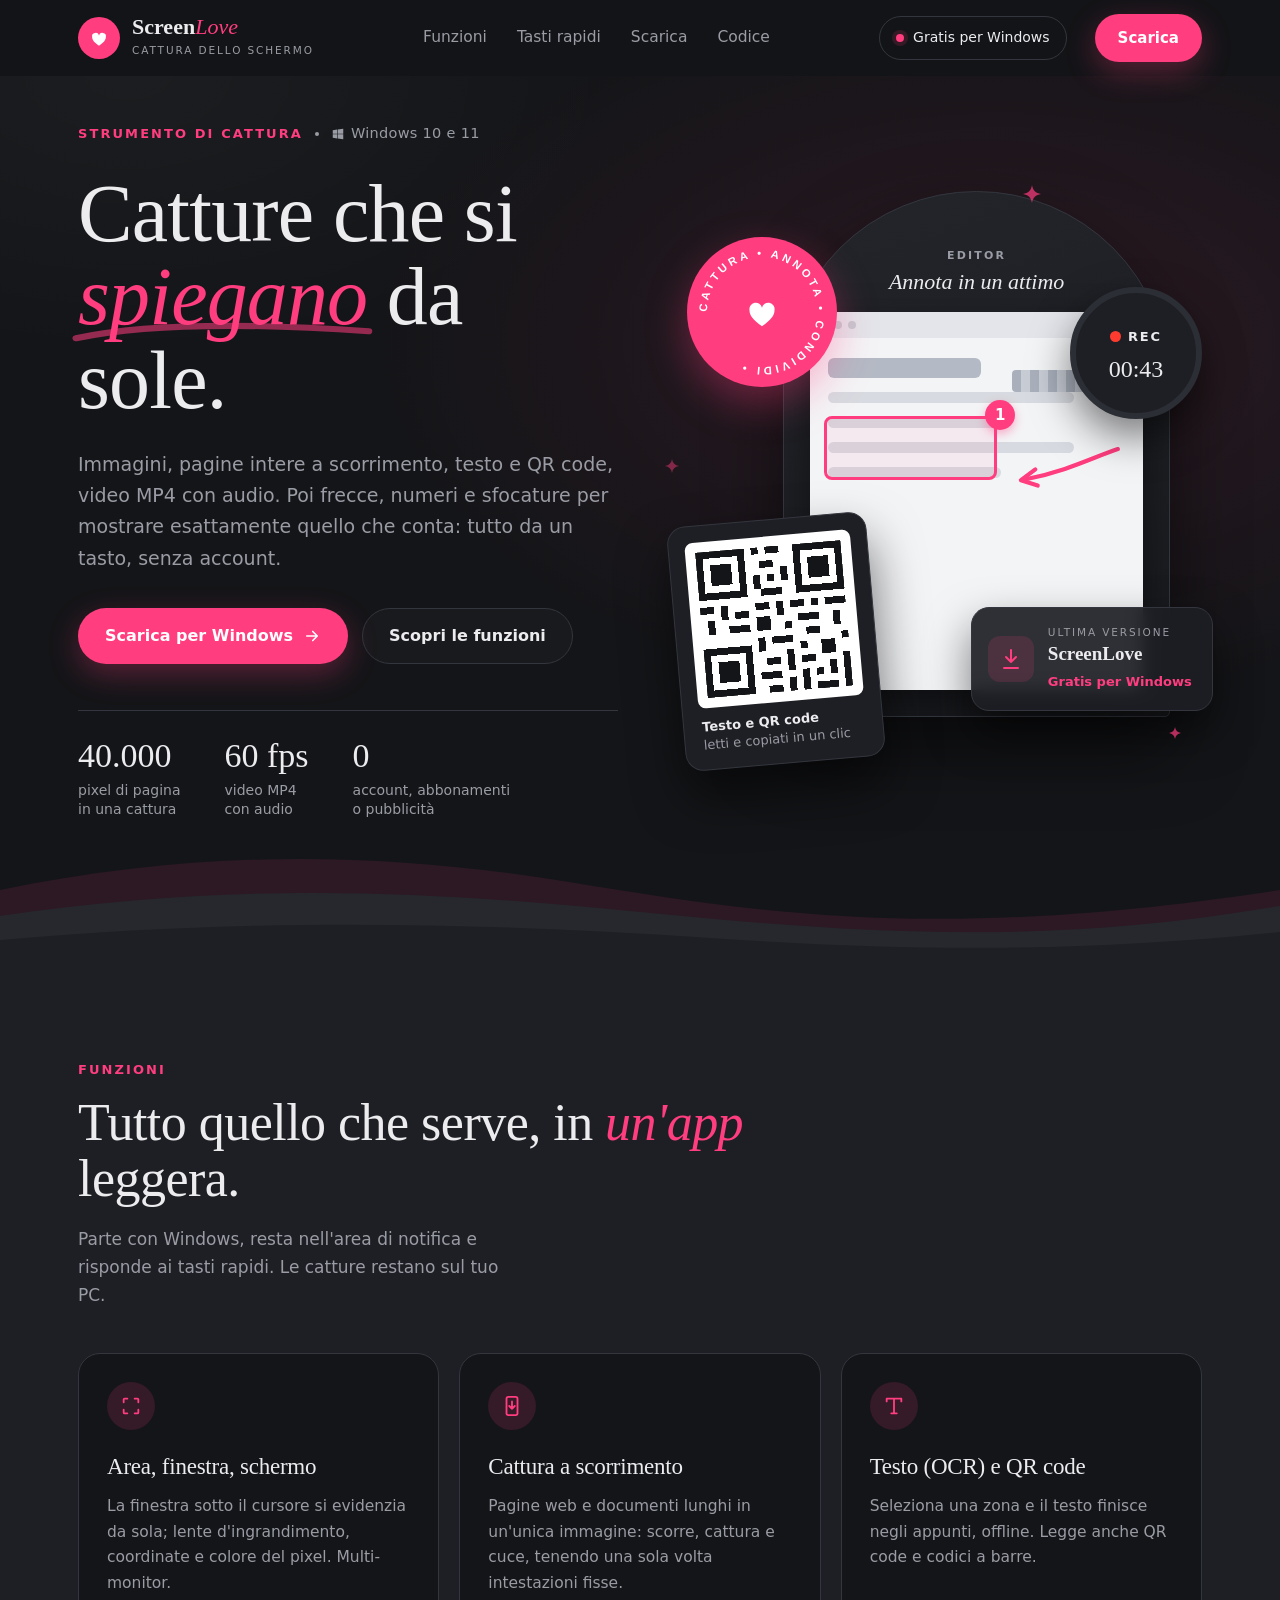
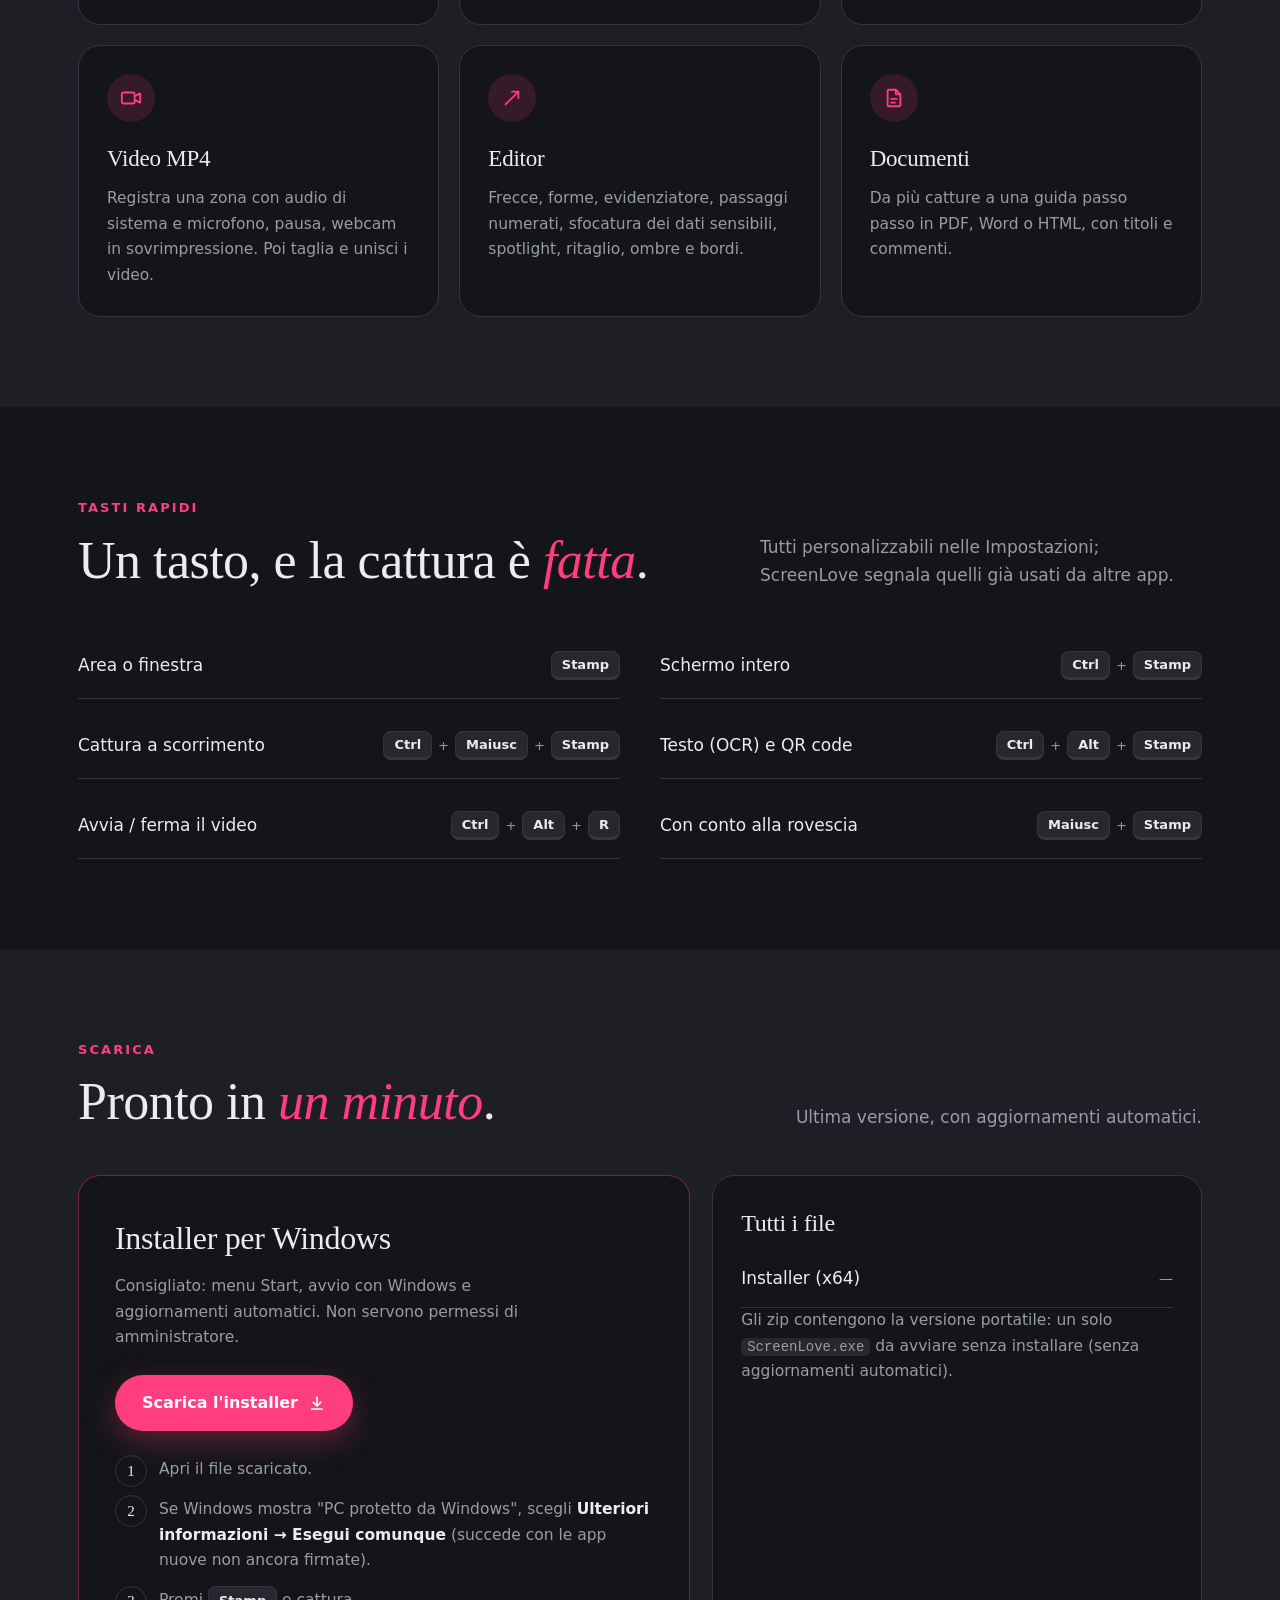
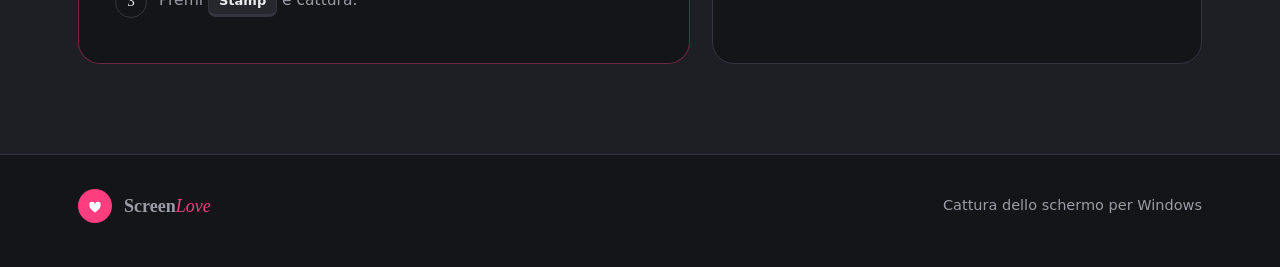
==== commit 646159cb: "Sito: tolto il link al codice sorgente dal piè di pagina Co-Authored-By: Claude Opus 5.5 <noreply@an" ====
--- a/web/public/index.html
+++ b/web/public/index.html
@@ -397,7 +397,6 @@
       <span><b>Screen<i>Love</i></b></span>
     </a>
     <span id="foot-ver">Cattura dello schermo per Windows</span>
-    <a href="https://github.com/RETC3/ScreenLove">Codice sorgente</a>
   </div>
 </footer>
 
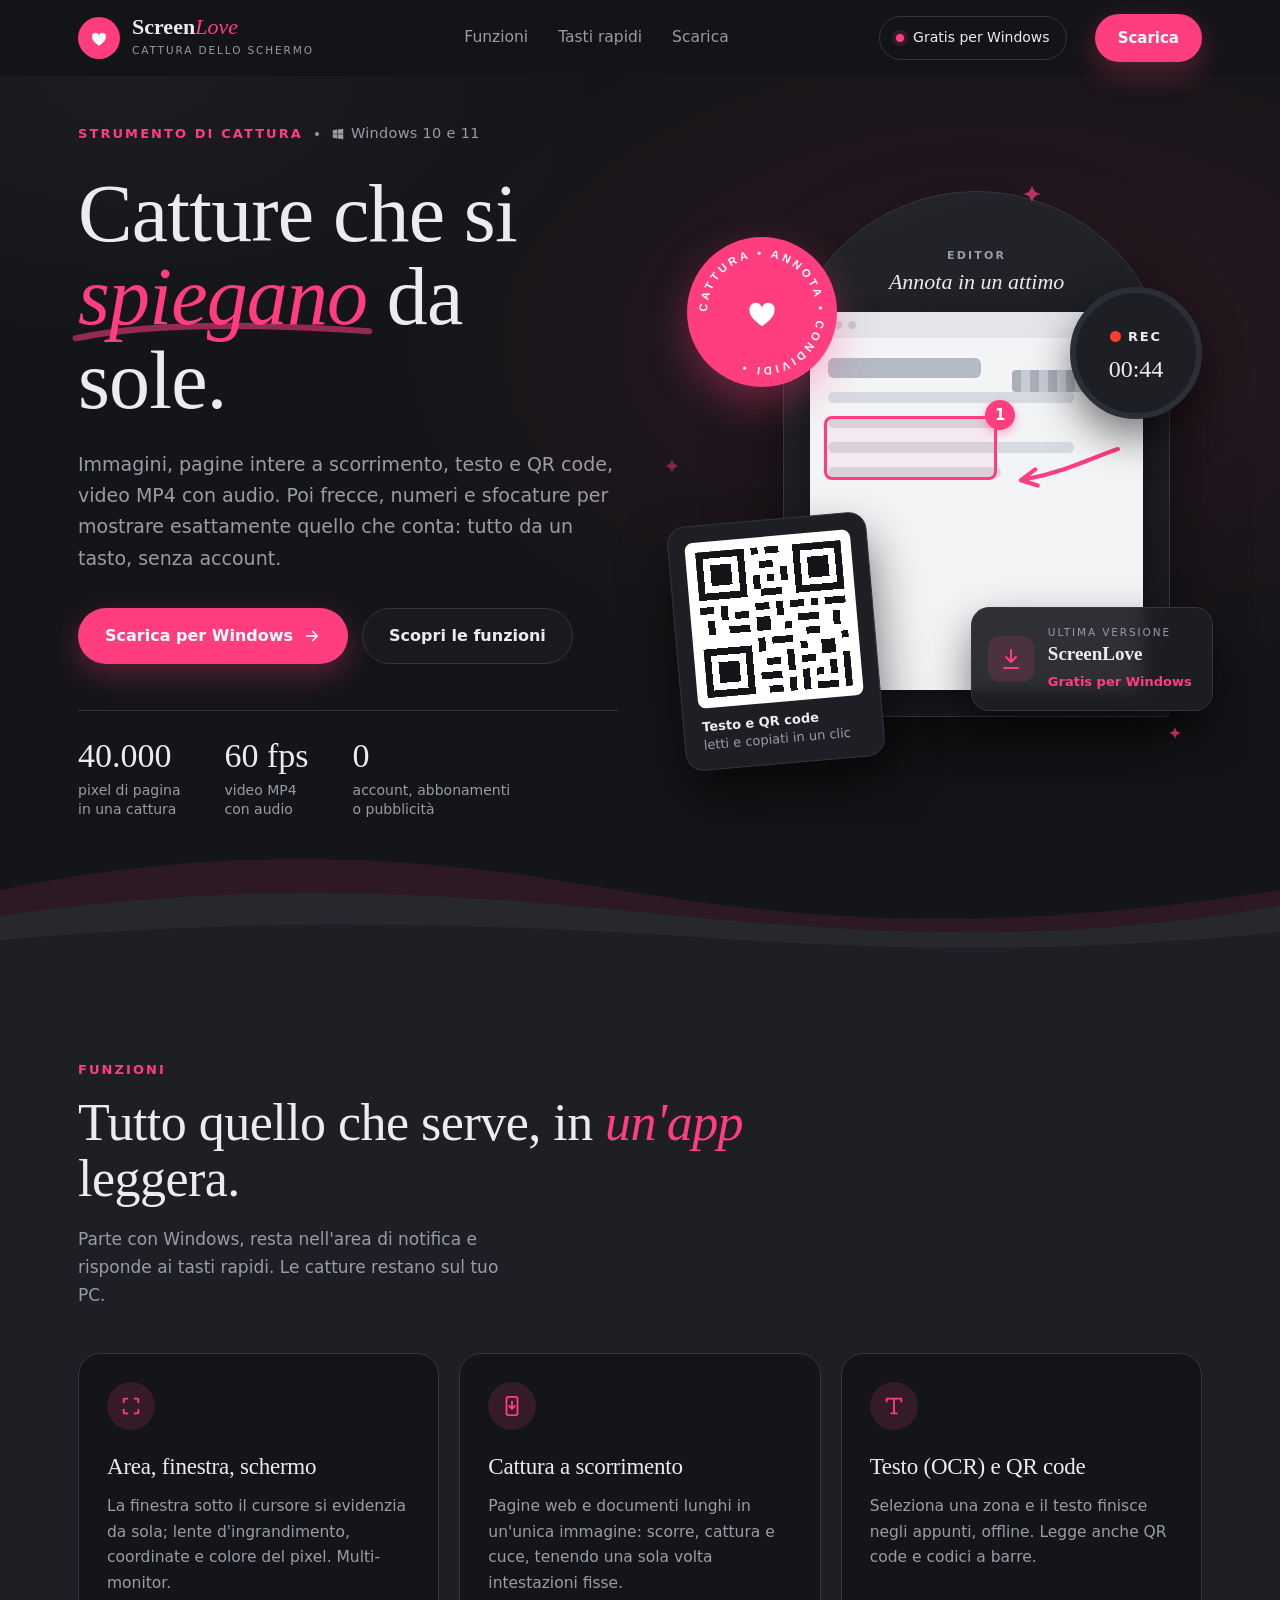
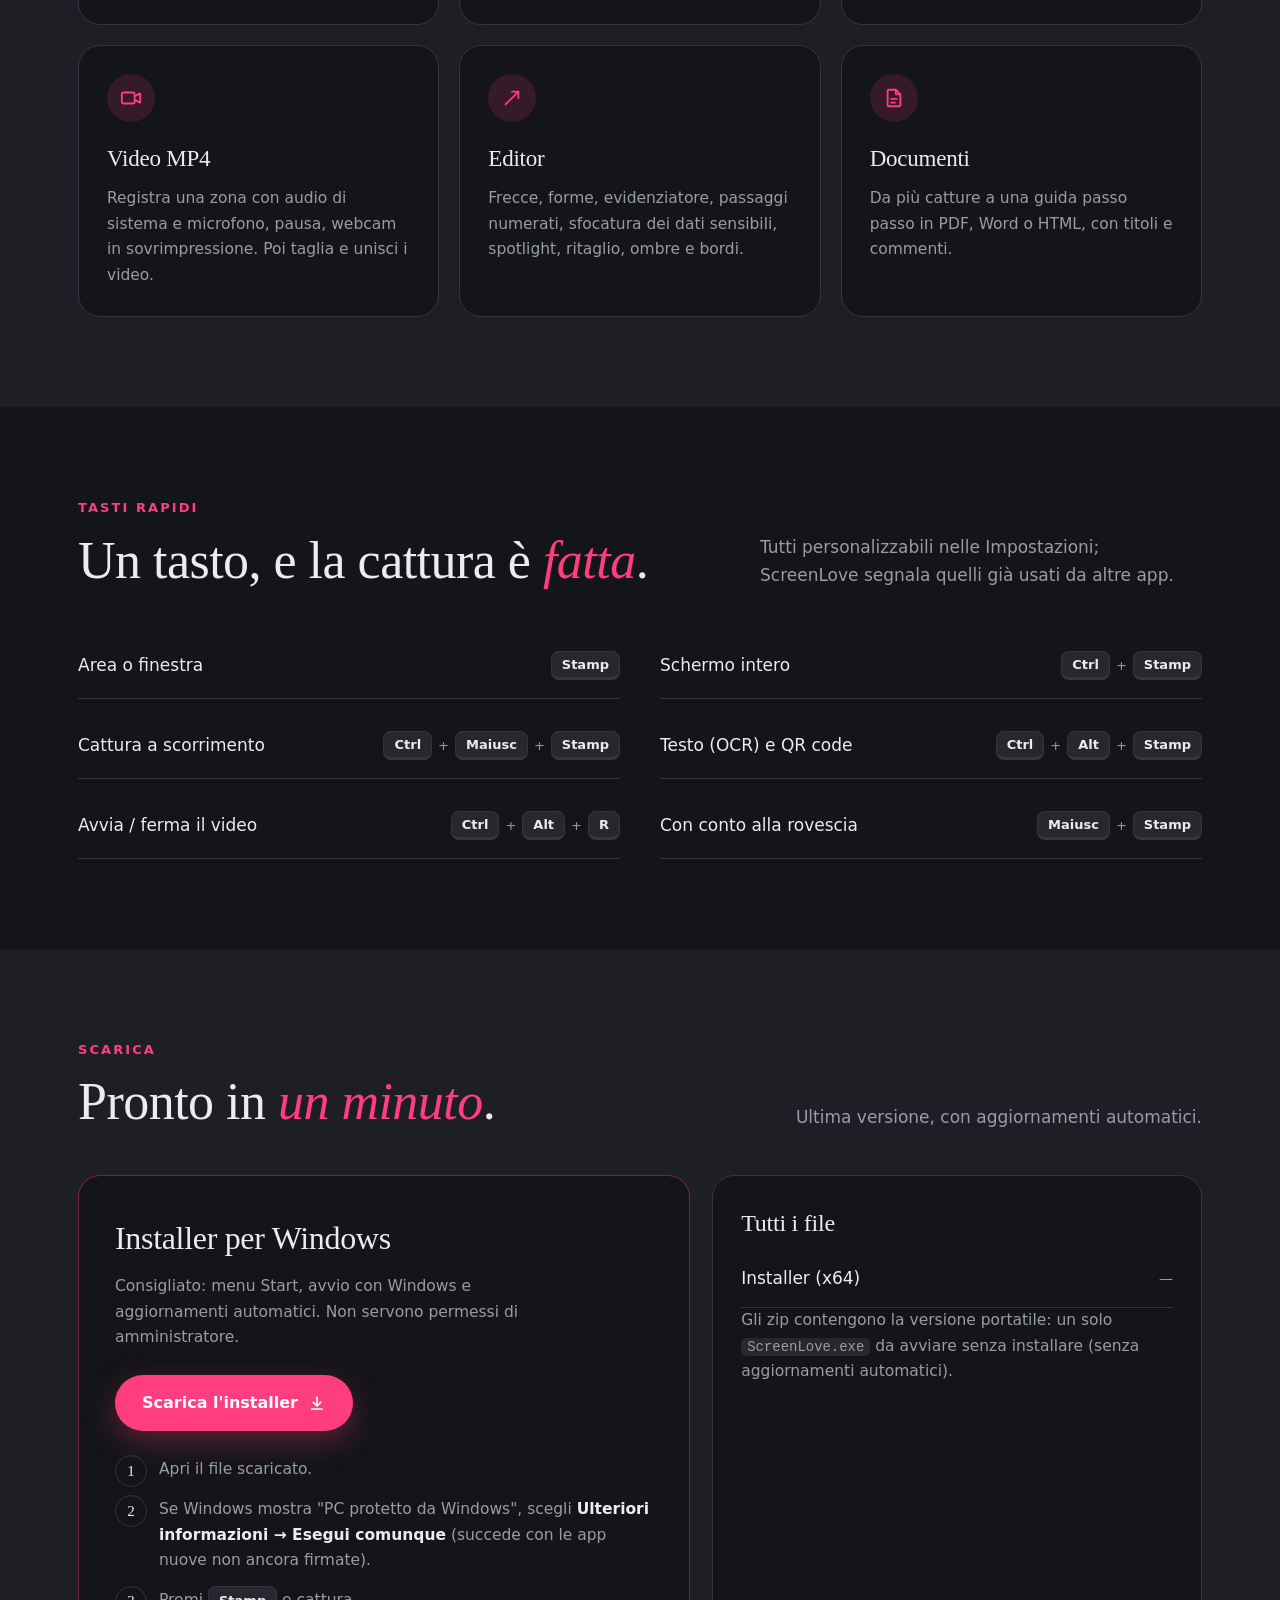
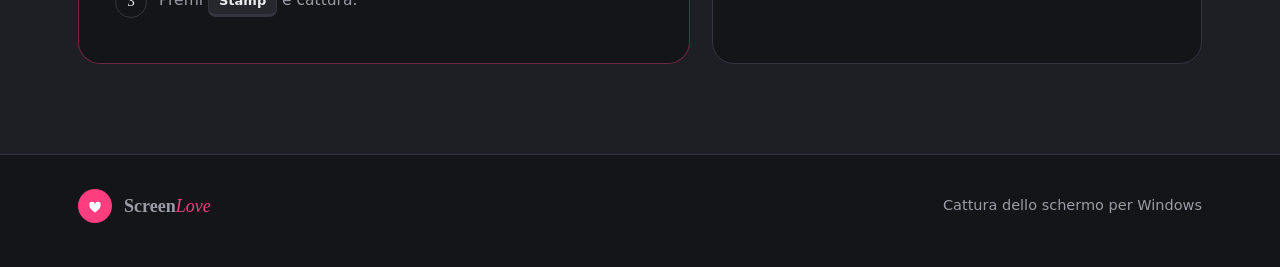
==== commit 22515925: "Sito: tolta la voce Codice dal menu Co-Authored-By: Claude Opus 5.5 <noreply@anthropic.com>" ====
--- a/web/public/index.html
+++ b/web/public/index.html
@@ -221,7 +221,6 @@
       <a href="#funzioni">Funzioni</a>
       <a href="#tasti">Tasti rapidi</a>
       <a href="#scarica">Scarica</a>
-      <a href="https://github.com/RETC3/ScreenLove">Codice</a>
     </nav>
     <span class="pill"><span class="dot"></span><span id="pill-text">Gratis per Windows</span></span>
     <a class="btn primary small" href="/download/latest">Scarica</a>
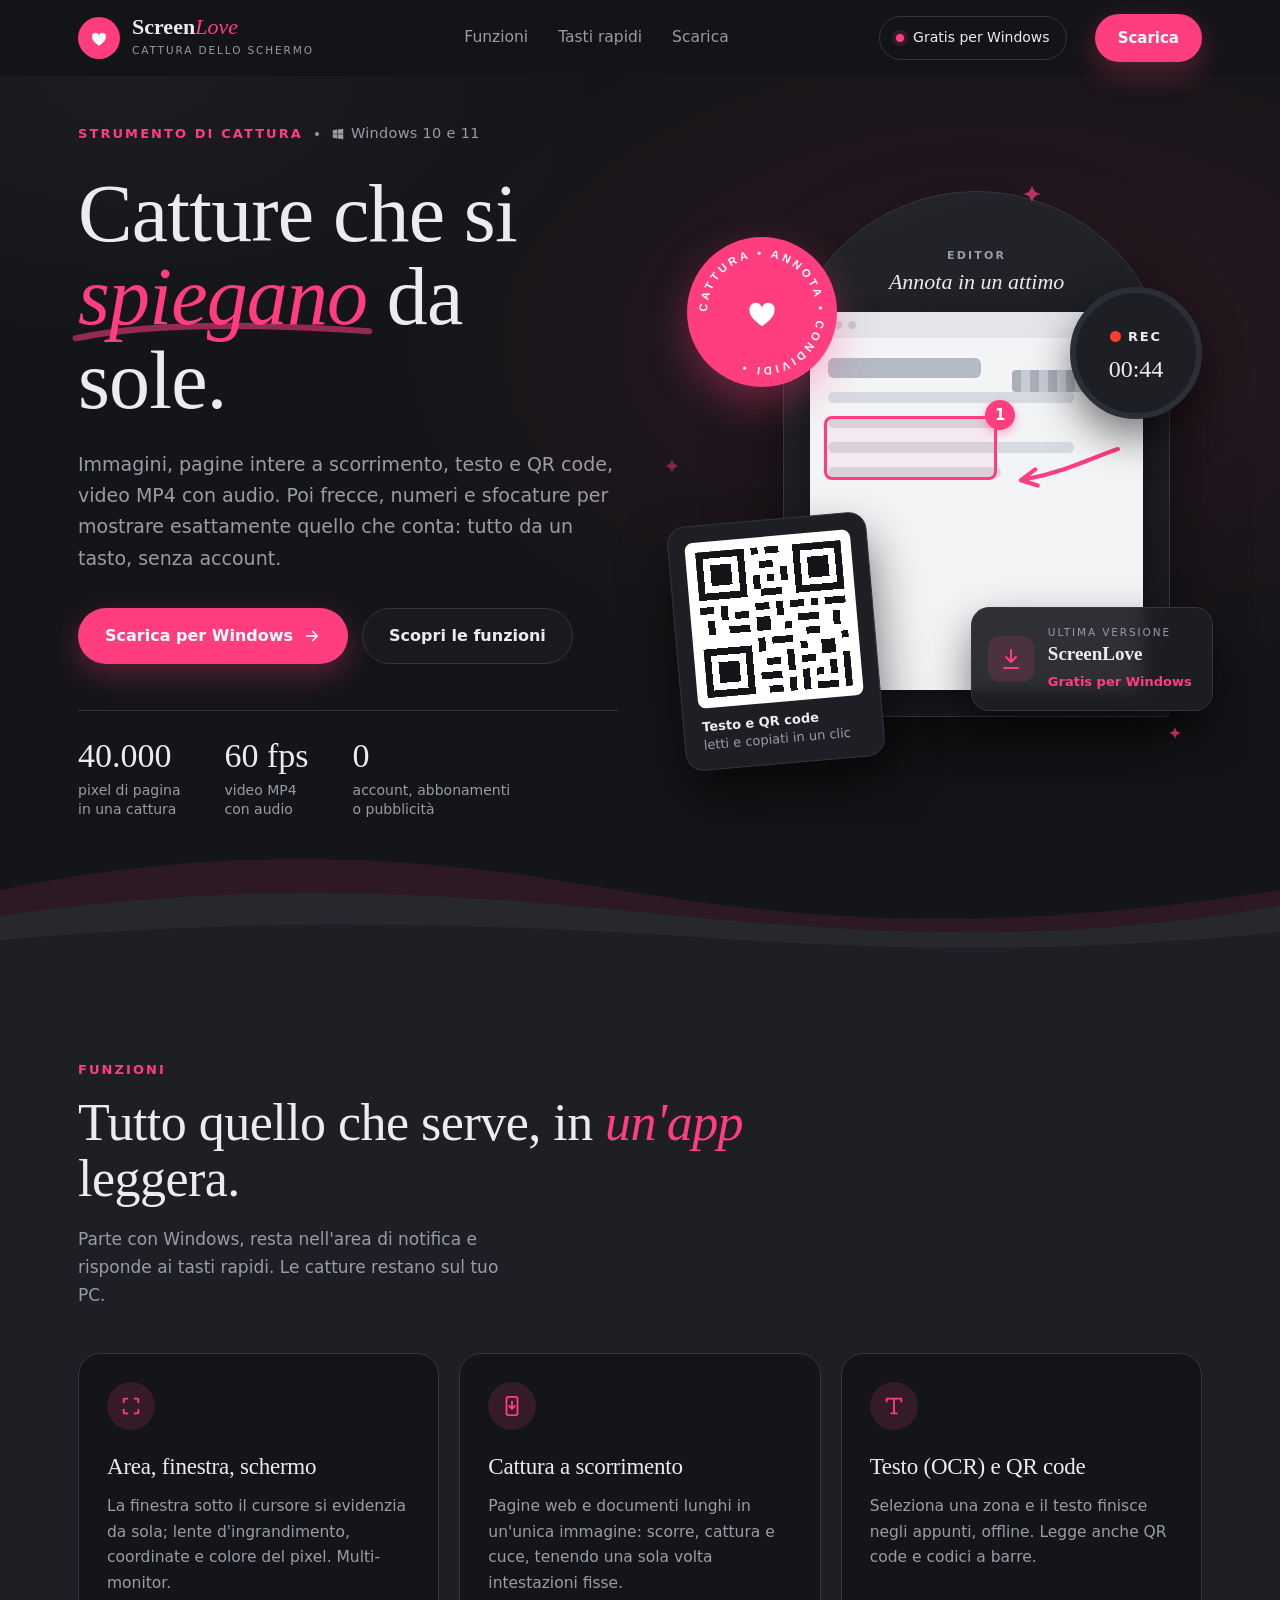
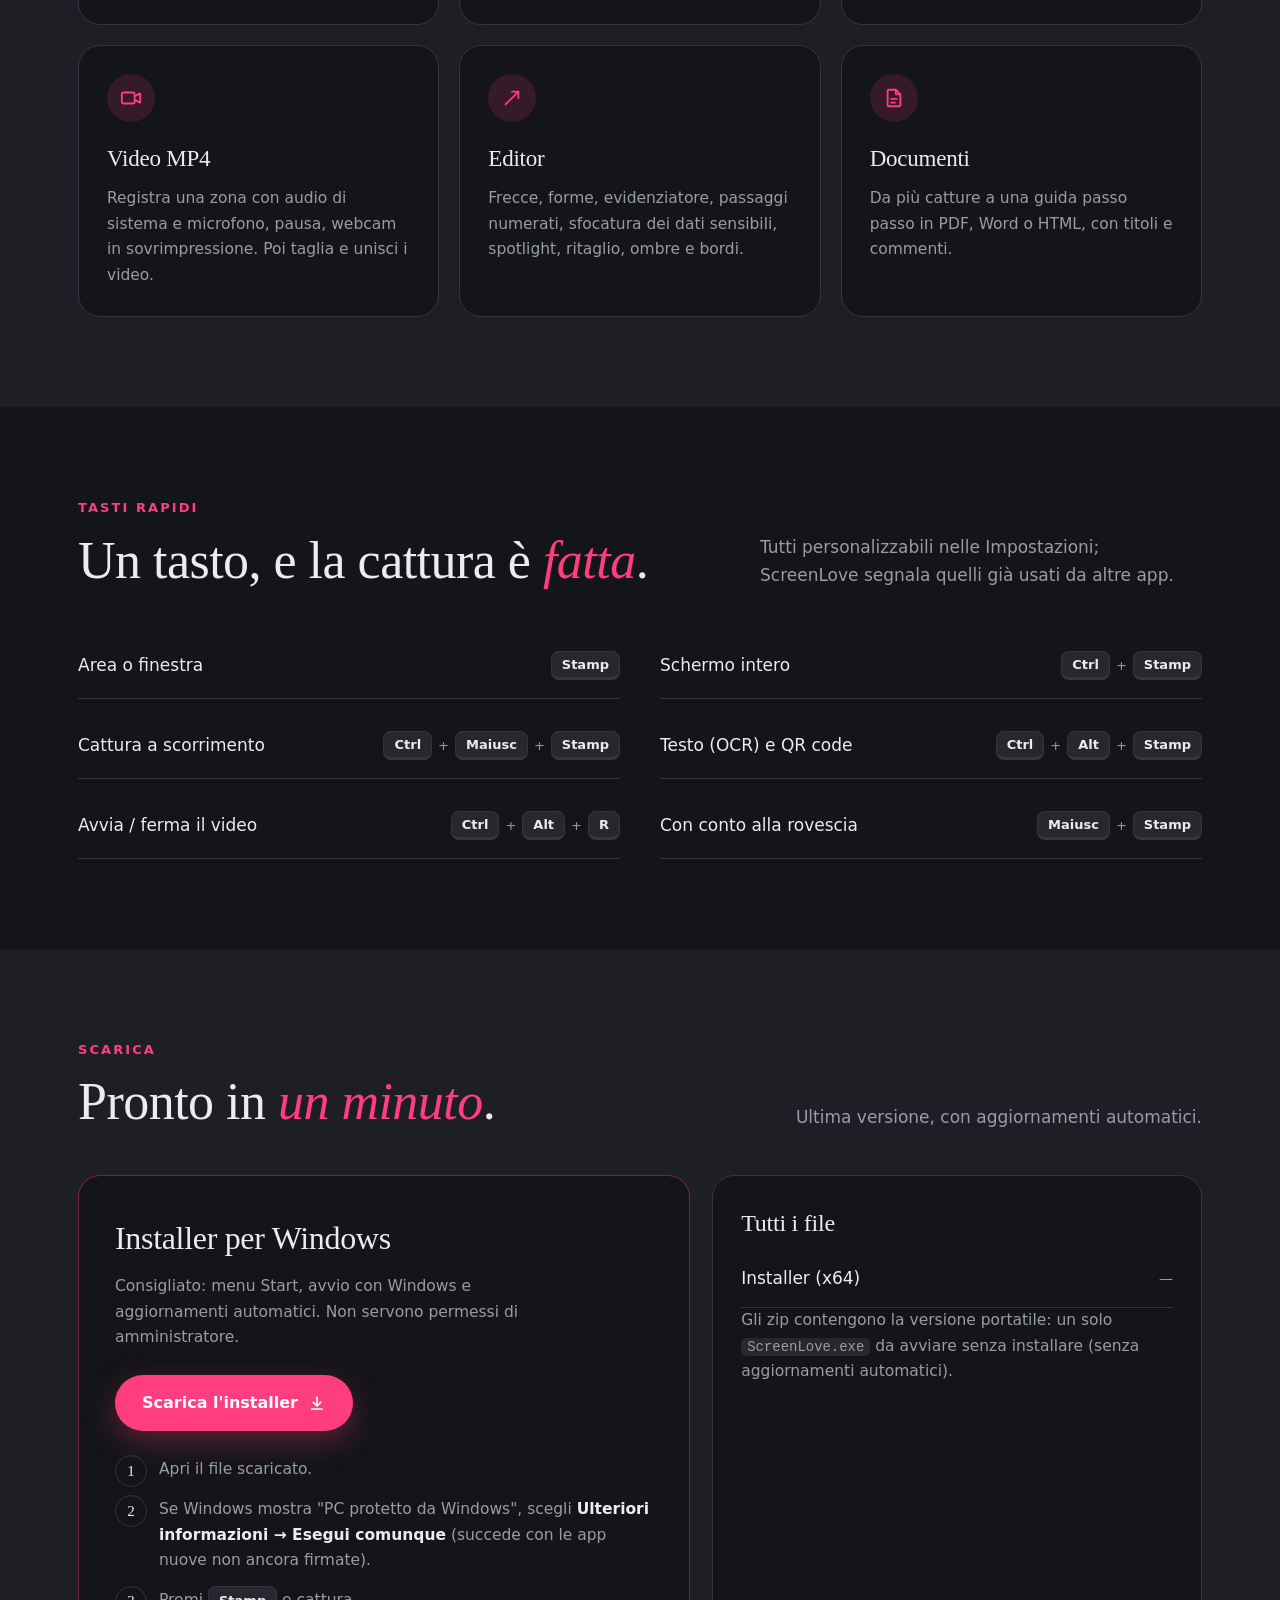
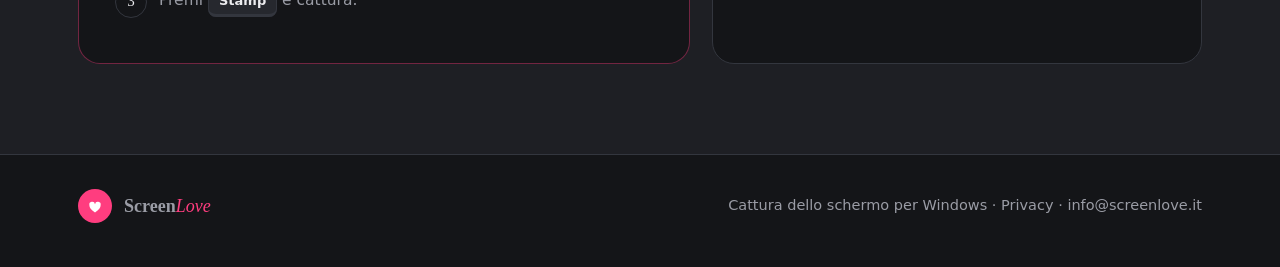
==== commit 9ef40360: "Statistiche anonime: download e installazioni attive - sito: contatore dei download completi (D1 scr" ====
--- a/web/public/index.html
+++ b/web/public/index.html
@@ -395,7 +395,7 @@
       <span class="logo" style="width:34px;height:34px"><svg viewBox="0 0 24 24" style="width:18px;height:18px"><path d="M12 20.5C6.6 16.7 4.5 14 4.5 10.9a3.7 3.7 0 0 1 7.5-1.4 3.7 3.7 0 0 1 7.5 1.4c0 3.1-2.1 5.8-7.5 9.6Z" fill="#fff"/></svg></span>
       <span><b>Screen<i>Love</i></b></span>
     </a>
-    <span id="foot-ver">Cattura dello schermo per Windows</span>
+    <span><span id="foot-ver">Cattura dello schermo per Windows</span> · <a href="/privacy">Privacy</a> · <a href="mailto:info@screenlove.it">info@screenlove.it</a></span>
   </div>
 </footer>
 
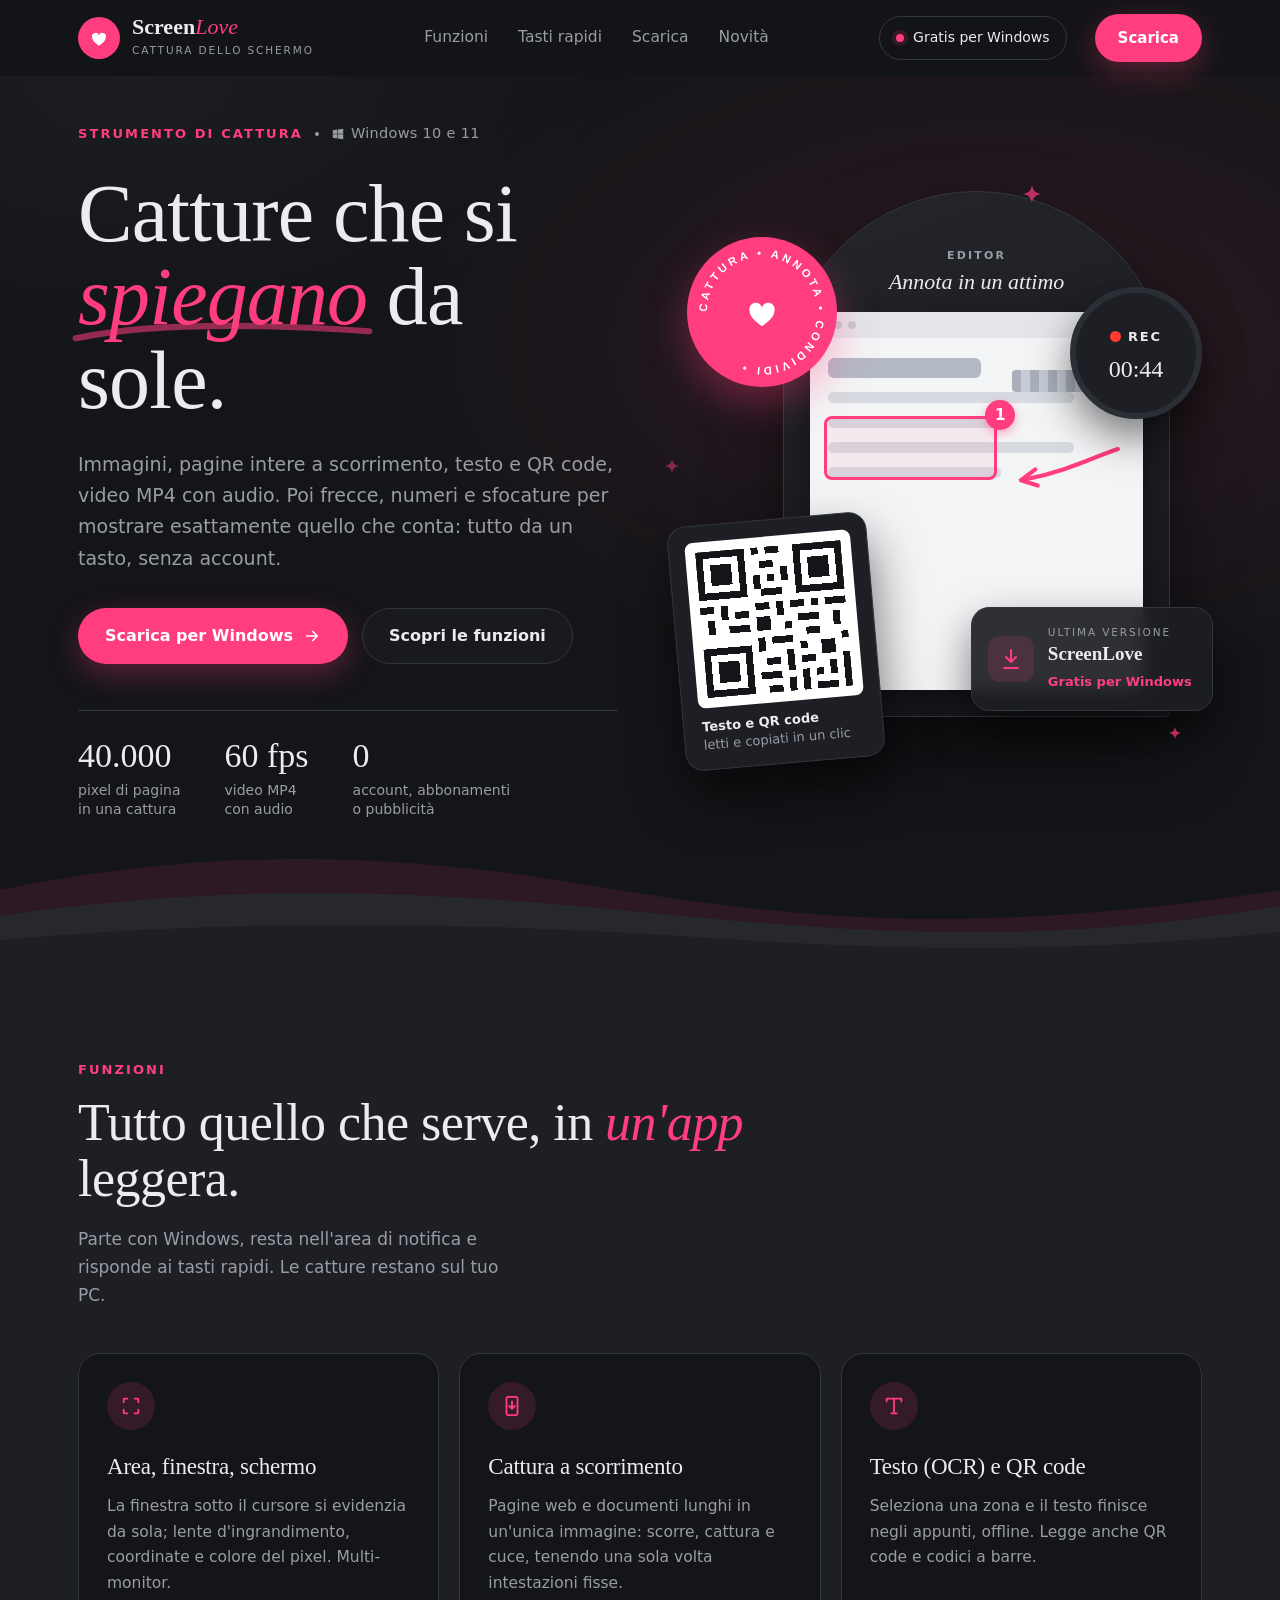
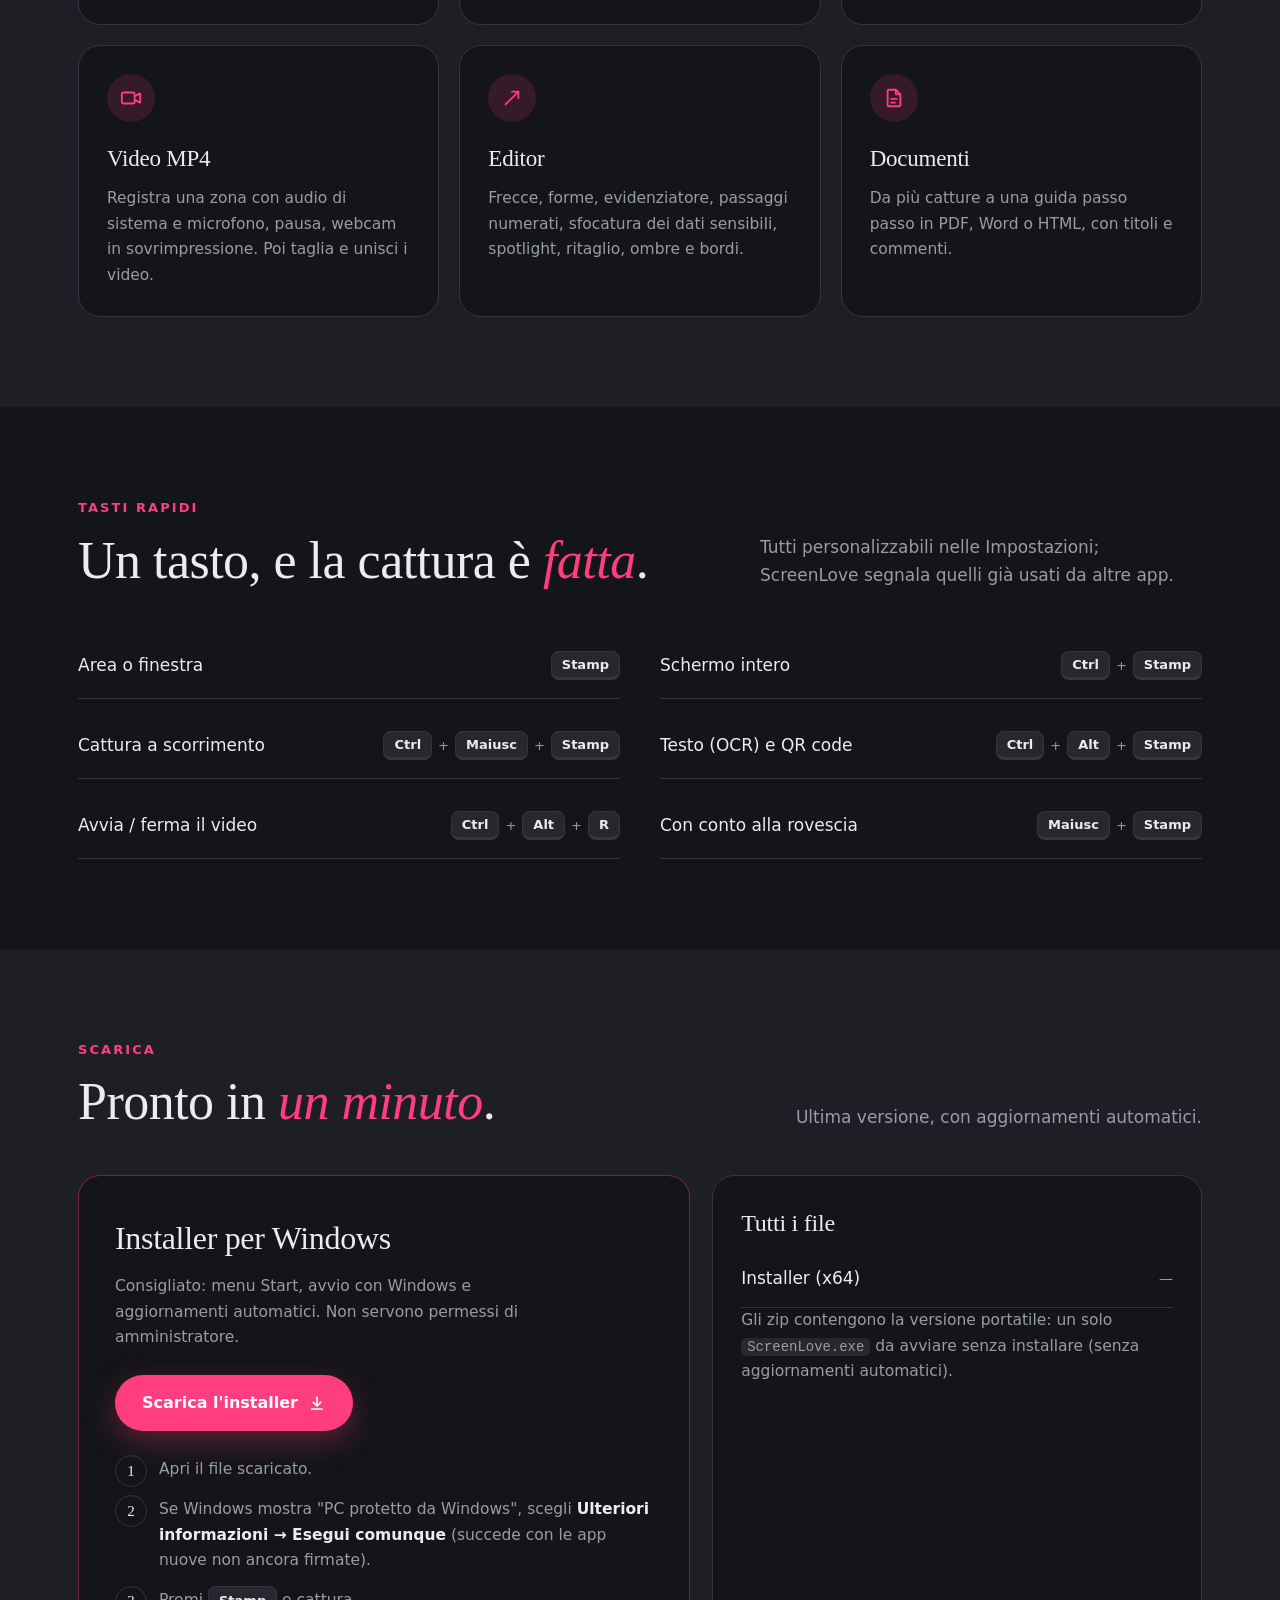
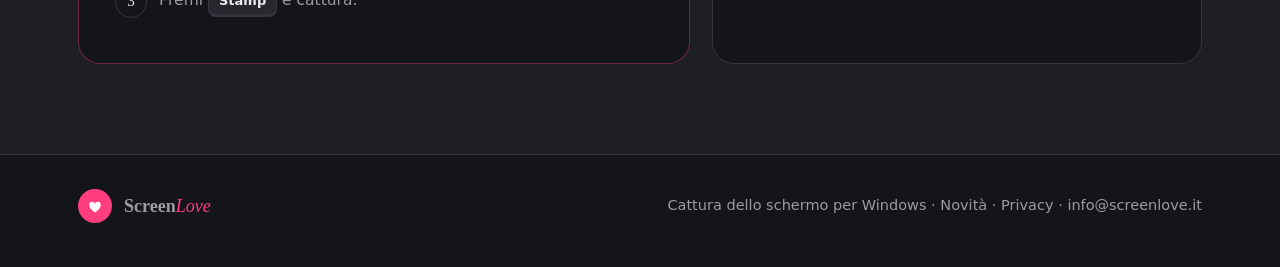
==== commit 1d8b79ed: "Sito: pagina Novità con le versioni e le novità in arrivo Le voci stanno in web/lib/novita.js e dive" ====
--- a/web/public/index.html
+++ b/web/public/index.html
@@ -6,11 +6,25 @@
 <title>ScreenLove — cattura dello schermo per Windows</title>
 <meta name="description" content="ScreenLove: catture dello schermo, cattura a scorrimento, testo (OCR) e QR code, video MP4, editor con annotazioni e documenti PDF/Word. Gratis per Windows 10 e 11.">
 <meta name="theme-color" content="#141518">
+<link rel="icon" href="/favicon.ico" sizes="48x48">
 <link rel="icon" href="/favicon.svg" type="image/svg+xml">
+<link rel="apple-touch-icon" href="/apple-touch-icon.png">
+<link rel="manifest" href="/site.webmanifest">
 <link rel="preload" href="/fonts/fraunces.woff2" as="font" type="font/woff2" crossorigin>
 <link rel="preload" href="/fonts/dm-sans.woff2" as="font" type="font/woff2" crossorigin>
+<link rel="canonical" href="https://screenlove.it/">
+<meta property="og:type" content="website">
+<meta property="og:site_name" content="ScreenLove">
+<meta property="og:locale" content="it_IT">
+<meta property="og:url" content="https://screenlove.it/">
 <meta property="og:title" content="ScreenLove — cattura dello schermo per Windows">
-<meta property="og:description" content="Catture, scorrimento, OCR, video ed editor in un'unica app leggera.">
+<meta property="og:description" content="Screenshot, scorrimento, testo, QR code, video ed editor in un'unica app leggera. Gratis per Windows 10 e 11.">
+<meta property="og:image" content="https://screenlove.it/og-image.png">
+<meta property="og:image:type" content="image/png">
+<meta property="og:image:width" content="1200">
+<meta property="og:image:height" content="630">
+<meta property="og:image:alt" content="ScreenLove: catture che si spiegano da sole. Gratis per Windows 10 e 11.">
+<meta name="twitter:card" content="summary_large_image">
 <style>
   @font-face { font-family: "Fraunces"; font-style: normal; font-weight: 400 700; font-display: swap;
     src: url(/fonts/fraunces.woff2) format("woff2"); }
@@ -221,6 +235,7 @@
       <a href="#funzioni">Funzioni</a>
       <a href="#tasti">Tasti rapidi</a>
       <a href="#scarica">Scarica</a>
+      <a href="/novita">Novità</a>
     </nav>
     <span class="pill"><span class="dot"></span><span id="pill-text">Gratis per Windows</span></span>
     <a class="btn primary small" href="/download/latest">Scarica</a>
@@ -395,7 +410,7 @@
       <span class="logo" style="width:34px;height:34px"><svg viewBox="0 0 24 24" style="width:18px;height:18px"><path d="M12 20.5C6.6 16.7 4.5 14 4.5 10.9a3.7 3.7 0 0 1 7.5-1.4 3.7 3.7 0 0 1 7.5 1.4c0 3.1-2.1 5.8-7.5 9.6Z" fill="#fff"/></svg></span>
       <span><b>Screen<i>Love</i></b></span>
     </a>
-    <span><span id="foot-ver">Cattura dello schermo per Windows</span> · <a href="/privacy">Privacy</a> · <a href="mailto:info@screenlove.it">info@screenlove.it</a></span>
+    <span><span id="foot-ver">Cattura dello schermo per Windows</span> · <a href="/novita">Novità</a> · <a href="/privacy">Privacy</a> · <a href="mailto:info@screenlove.it">info@screenlove.it</a></span>
   </div>
 </footer>
 
